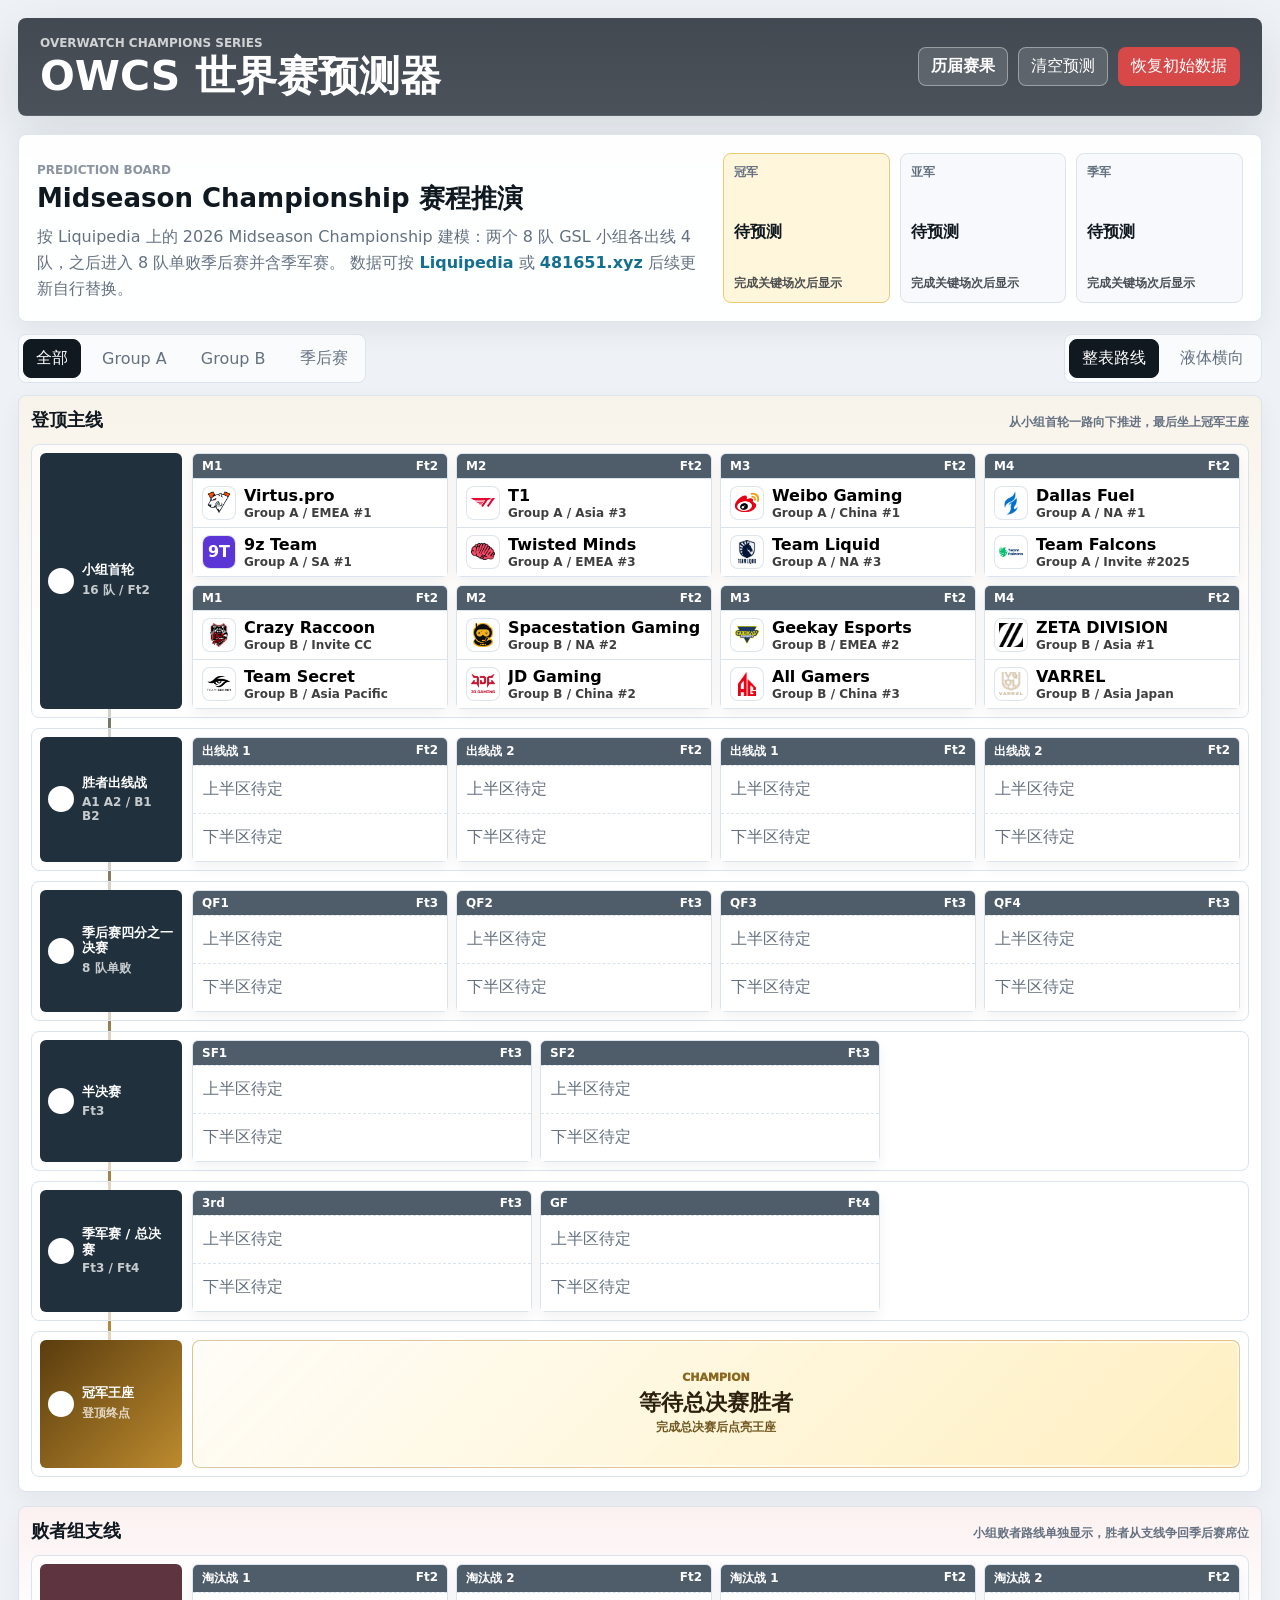
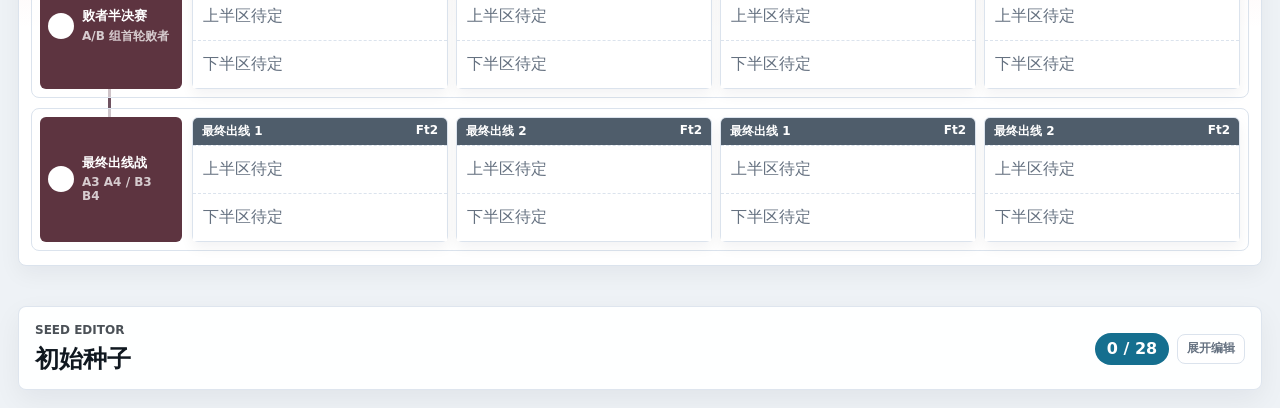
==== index.html @ ce9d9a74 "Make route preview feel like a championship climb" ====
<!doctype html>
<html lang="zh-CN">
  <head>
    <meta charset="UTF-8" />
    <meta name="viewport" content="width=device-width, initial-scale=1.0" />
    <meta http-equiv="Cache-Control" content="no-cache, no-store, must-revalidate" />
    <meta http-equiv="Pragma" content="no-cache" />
    <meta http-equiv="Expires" content="0" />
    <title>OWCS 世界赛预测器</title>
    <link rel="stylesheet" href="./styles.css?v=20260724-throne-2" />
  </head>
  <body>
    <div class="app-shell">
      <header class="topbar">
        <div>
          <p class="eyebrow">Overwatch Champions Series</p>
          <h1>OWCS 世界赛预测器</h1>
        </div>
        <div class="top-actions">
          <a class="ghost-link" href="./history.html">历届赛果</a>
          <button id="resetPicks" class="ghost-btn" type="button">清空预测</button>
          <button id="resetAll" class="danger-btn" type="button">恢复初始数据</button>
        </div>
      </header>

      <main class="layout">
        <section class="workspace">
          <section class="hero-strip">
            <div>
              <p class="eyebrow">Prediction Board</p>
              <h2>Midseason Championship 赛程推演</h2>
              <p>
                按 Liquipedia 上的 2026 Midseason Championship 建模：两个 8 队 GSL 小组各出线 4 队，之后进入 8 队单败季后赛并含季军赛。
                数据可按 <a href="https://liquipedia.net/overwatch/Overwatch_Champions_Series/2026/Midseason_Championship" target="_blank" rel="noreferrer">Liquipedia</a>
                或 <a href="https://www.481651.xyz" target="_blank" rel="noreferrer">481651.xyz</a> 后续更新自行替换。
              </p>
            </div>
            <div id="podium" class="podium" aria-label="预测前三名"></div>
          </section>

          <div class="board-toolbar">
            <nav class="tabs" aria-label="赛程区域">
              <button class="tab active" type="button" data-tab="all">全部</button>
              <button class="tab" type="button" data-tab="ga">Group A</button>
              <button class="tab" type="button" data-tab="gb">Group B</button>
              <button class="tab" type="button" data-tab="playoffs">季后赛</button>
            </nav>

            <nav class="tabs view-tabs" aria-label="预览模式">
              <button class="tab active" type="button" data-view="vertical">整表路线</button>
              <button class="tab" type="button" data-view="horizontal">液体横向</button>
            </nav>
          </div>

          <div id="bracket" class="bracket"></div>
        </section>

        <aside class="panel seeds-panel" aria-label="种子顺位编辑">
          <div class="panel-head">
            <div>
              <p class="eyebrow">Seed Editor</p>
              <h2>初始种子</h2>
            </div>
            <div class="panel-actions">
              <span id="progressBadge" class="badge">0 / 28</span>
              <button id="toggleSeeds" class="mini-btn" type="button" aria-expanded="false">展开编辑</button>
            </div>
          </div>
          <p class="hint">
            这里用于校正队名、地区和顺位；Group A / Group B 分组按 Liquipedia 当前小组页初始化。
          </p>
          <div id="seedList" class="seed-list"></div>
        </aside>
      </main>
    </div>

    <script src="./app.js?v=20260724-throne-2"></script>
  </body>
</html>
---- styles.css ----
:root {
  color-scheme: light;
  --bg: #eef2f6;
  --surface: #ffffff;
  --surface-soft: #f7f9fc;
  --ink: #101820;
  --muted: #657180;
  --line: #dbe3ed;
  --accent: #156f8f;
  --accent-2: #d74949;
  --gold: #bd8b2f;
  --green: #2d8f62;
  --connector: #607181;
  --connector-gap: 34px;
  --connector-node: 17px;
  --shadow: 0 18px 50px rgba(16, 24, 32, 0.11);
}

* {
  box-sizing: border-box;
}

body {
  margin: 0;
  min-height: 100vh;
  background: var(--bg);
  color: var(--ink);
  font-family:
    Inter, ui-sans-serif, system-ui, -apple-system, BlinkMacSystemFont, "Segoe UI",
    "Microsoft YaHei", sans-serif;
}

button,
input {
  font: inherit;
}

a {
  color: var(--accent);
  font-weight: 700;
  text-decoration: none;
}

.app-shell {
  width: min(1800px, 100%);
  margin: 0 auto;
  padding: 18px;
}

.topbar {
  display: flex;
  align-items: center;
  justify-content: space-between;
  gap: 18px;
  min-height: 94px;
  padding: 18px 22px;
  color: white;
  background:
    linear-gradient(rgba(12, 20, 30, 0.76), rgba(12, 20, 30, 0.72)),
    url("https://upload.wikimedia.org/wikipedia/commons/7/71/Overwatch_Champions_Series_banner.webp");
  background-position: center;
  background-size: cover;
  border-radius: 8px;
  box-shadow: var(--shadow);
}

.topbar h1,
.hero-strip h2,
.panel h2 {
  margin: 0;
  letter-spacing: 0;
}

.topbar h1 {
  font-size: clamp(26px, 3.2vw, 46px);
  line-height: 1.02;
}

.eyebrow {
  margin: 0 0 6px;
  color: inherit;
  font-size: 12px;
  font-weight: 800;
  letter-spacing: 0;
  text-transform: uppercase;
  opacity: 0.75;
}

.top-actions {
  display: flex;
  flex-wrap: wrap;
  justify-content: flex-end;
  gap: 10px;
}

button {
  min-height: 38px;
  border: 1px solid transparent;
  border-radius: 8px;
  padding: 8px 12px;
  cursor: pointer;
  transition: transform 0.15s ease, border-color 0.15s ease, background 0.15s ease;
}

button:hover {
  transform: translateY(-1px);
}

.ghost-btn {
  color: white;
  border-color: rgba(255, 255, 255, 0.38);
  background: rgba(255, 255, 255, 0.13);
}

.ghost-link {
  display: inline-flex;
  align-items: center;
  justify-content: center;
  min-height: 38px;
  border: 1px solid rgba(255, 255, 255, 0.38);
  border-radius: 8px;
  padding: 8px 12px;
  color: white;
  background: rgba(255, 255, 255, 0.13);
  font-weight: 800;
}

.danger-btn {
  color: white;
  background: var(--accent-2);
}

.layout {
  display: grid;
  gap: 16px;
  margin-top: 18px;
}

.panel,
.hero-strip {
  background: rgba(255, 255, 255, 0.94);
  border: 1px solid rgba(219, 227, 237, 0.9);
  border-radius: 8px;
  box-shadow: 0 10px 28px rgba(16, 24, 32, 0.06);
}

.seeds-panel {
  padding: 16px;
}

.panel-head {
  display: flex;
  align-items: center;
  justify-content: space-between;
  gap: 12px;
}

.panel-actions {
  display: inline-flex;
  align-items: center;
  gap: 8px;
}

.badge {
  display: inline-flex;
  align-items: center;
  justify-content: center;
  min-width: 74px;
  height: 32px;
  border-radius: 999px;
  color: white;
  background: var(--accent);
  font-weight: 800;
}

.hint {
  margin: 8px 0 14px;
  color: var(--muted);
  font-size: 14px;
  line-height: 1.55;
}

.seed-list {
  display: grid;
  grid-template-columns: repeat(4, minmax(240px, 1fr));
  gap: 10px;
}

.seed-row {
  display: grid;
  grid-template-columns: 44px minmax(0, 1fr);
  gap: 10px;
  padding: 10px;
  background: var(--surface-soft);
  border: 1px solid var(--line);
  border-radius: 8px;
}

.seed-rank {
  position: relative;
  display: flex;
  align-items: center;
  justify-content: center;
  height: 44px;
  border-radius: 8px;
  color: white;
  background: #ffffff;
  border: 1px solid var(--line);
  font-weight: 900;
  overflow: hidden;
}

.seed-rank > span:last-child {
  position: absolute;
  right: 4px;
  bottom: 3px;
  display: inline-flex;
  align-items: center;
  justify-content: center;
  min-width: 18px;
  height: 18px;
  border-radius: 999px;
  color: white;
  background: rgba(16, 24, 32, 0.86);
  font-size: 11px;
}

.seed-fields {
  display: grid;
  grid-template-columns: minmax(0, 1.4fr) 88px 54px;
  gap: 8px;
}

input {
  width: 100%;
  min-width: 0;
  height: 34px;
  border: 1px solid var(--line);
  border-radius: 6px;
  padding: 6px 8px;
  color: var(--ink);
  background: white;
}

input:focus {
  border-color: var(--accent);
  outline: 2px solid rgba(21, 111, 143, 0.16);
}

.workspace {
  min-width: 0;
}

.hero-strip {
  display: grid;
  grid-template-columns: minmax(0, 1fr) minmax(360px, 520px);
  gap: 20px;
  align-items: stretch;
  padding: 18px;
}

.hero-strip h2 {
  font-size: 26px;
}

.hero-strip p {
  max-width: 860px;
  margin: 8px 0 0;
  color: var(--muted);
  line-height: 1.65;
}

.podium {
  display: grid;
  grid-template-columns: repeat(3, minmax(0, 1fr));
  gap: 10px;
}

.podium-card {
  display: flex;
  flex-direction: column;
  justify-content: space-between;
  min-height: 112px;
  padding: 10px;
  border: 1px solid var(--line);
  border-radius: 8px;
  background: var(--surface-soft);
}

.podium-card:first-child {
  background: #fff6db;
  border-color: #e9ca75;
}

.place {
  color: var(--muted);
  font-size: 12px;
  font-weight: 800;
}

.team-logo {
  display: inline-flex;
  align-items: center;
  justify-content: center;
  flex: 0 0 auto;
  overflow: hidden;
  background: #ffffff;
  border: 1px solid rgba(219, 227, 237, 0.9);
}

.logo-img {
  width: 100%;
  height: 100%;
  object-fit: contain;
}

.logo-fallback {
  display: inline-flex;
  align-items: center;
  justify-content: center;
  width: 100%;
  height: 100%;
  color: white;
  background: var(--team-color, #263746);
  font-weight: 900;
  letter-spacing: 0;
}

.logo-fallback[hidden],
.logo-img[hidden] {
  display: none;
}

.seed-logo {
  width: 100%;
  height: 100%;
  border: 0;
  border-radius: 8px;
}

.seed-logo .logo-img {
  padding: 5px;
}

.match-logo {
  width: 34px;
  height: 34px;
  border-radius: 8px;
}

.match-logo .logo-img {
  padding: 4px;
}

.podium-logo {
  width: 44px;
  height: 44px;
  margin-top: 10px;
  border-radius: 8px;
}

.podium-logo .logo-img {
  padding: 5px;
}

.podium-team {
  margin-top: 8px;
  font-size: 16px;
  font-weight: 900;
  line-height: 1.15;
}

.tabs {
  display: flex;
  flex-wrap: wrap;
  gap: 8px;
  margin: 12px 0;
  padding: 4px;
  width: fit-content;
  background: rgba(255, 255, 255, 0.74);
  border: 1px solid var(--line);
  border-radius: 8px;
}

.board-toolbar {
  display: flex;
  flex-wrap: wrap;
  align-items: center;
  justify-content: space-between;
  gap: 10px;
}

.board-toolbar .tabs {
  margin: 12px 0;
}

.view-tabs {
  margin-left: auto;
}

.tab {
  color: var(--muted);
  background: transparent;
  border-color: transparent;
}

.tab.active {
  color: white;
  background: var(--ink);
  border-color: var(--ink);
}

.bracket {
  display: grid;
  gap: 14px;
  align-items: start;
  padding-bottom: 24px;
}

.bracket-band {
  min-width: 0;
  padding: 12px 12px 14px;
  overflow-x: auto;
  background: #ffffff;
  border: 1px solid var(--line);
  border-radius: 8px;
  box-shadow: 0 8px 22px rgba(16, 24, 32, 0.05);
}

.bracket-band-ga {
  background:
    linear-gradient(90deg, rgba(21, 111, 143, 0.07), transparent 44%),
    #ffffff;
}

.bracket-band-gb {
  background:
    linear-gradient(90deg, rgba(215, 73, 73, 0.06), transparent 44%),
    #ffffff;
}

.bracket-band-playoffs {
  background:
    linear-gradient(90deg, rgba(189, 139, 47, 0.08), transparent 44%),
    #ffffff;
}

.band-title {
  position: sticky;
  left: 0;
  z-index: 2;
  display: flex;
  align-items: baseline;
  justify-content: space-between;
  gap: 12px;
  width: 100%;
  min-height: 0;
  margin-bottom: 10px;
  padding: 0 2px;
  color: inherit;
  text-align: left;
  background: transparent;
  border: 0;
  border-radius: 0;
}

.band-title:hover {
  transform: none;
}

.band-title:focus-visible {
  outline: 2px solid var(--accent);
  outline-offset: 4px;
}

.band-title h3 {
  margin: 0;
  font-size: 18px;
}

.mini-btn {
  min-height: 30px;
  padding: 5px 9px;
  color: var(--muted);
  background: white;
  border-color: var(--line);
  font-size: 12px;
  font-weight: 850;
}

.seeds-panel.collapsed {
  padding-bottom: 14px;
}

.seeds-panel.collapsed .hint,
.seeds-panel.collapsed .seed-list {
  display: none;
}

.band-title span {
  color: var(--muted);
  font-size: 12px;
  font-weight: 800;
}

.band-body {
  overflow: visible;
}

.bracket-band.collapsed {
  padding-bottom: 12px;
}

.bracket-band.collapsed .band-title {
  margin-bottom: 0;
}

.bracket-band.collapsed .band-body {
  display: none;
}

.bracket-lane {
  position: relative;
  display: grid;
  grid-auto-columns: minmax(248px, 1fr);
  grid-auto-flow: column;
  align-items: stretch;
  gap: var(--connector-gap);
  min-width: max-content;
  overflow: visible;
  padding: 2px 10px 4px 0;
}

.group-bracket {
  display: grid;
  gap: 18px;
  min-width: max-content;
}

.group-path {
  display: grid;
  gap: 8px;
}

.group-path-title {
  position: sticky;
  left: 0;
  z-index: 2;
  width: fit-content;
  margin: 0;
  padding: 4px 9px;
  color: var(--muted);
  background: rgba(255, 255, 255, 0.86);
  border: 1px solid var(--line);
  border-radius: 999px;
  font-size: 12px;
  font-weight: 900;
}

.group-lane {
  grid-auto-columns: minmax(220px, 236px);
  gap: 24px;
  padding-right: 0;
}

.group-lane .round {
  min-width: 220px;
}

.group-lane .round[data-count="1"] .round-matches {
  align-content: center;
  min-height: 84px;
}

.group-lane .round[data-count="2"] .round-matches {
  align-content: space-between;
  min-height: 150px;
}

.advance-round .round-title {
  background: #2f3a45;
}

.advance-match {
  border-color: rgba(45, 143, 98, 0.26);
}

.bracket.view-vertical .bracket-band {
  overflow-x: visible;
}

.route-band {
  display: grid;
  gap: 12px;
}

.route-band-winner {
  background:
    linear-gradient(180deg, rgba(189, 139, 47, 0.1), transparent 28%),
    #ffffff;
}

.route-band-lower {
  background:
    linear-gradient(180deg, rgba(215, 73, 73, 0.08), transparent 34%),
    #ffffff;
}

.route-head {
  display: flex;
  align-items: baseline;
  justify-content: space-between;
  gap: 12px;
}

.route-head h3 {
  margin: 0;
  font-size: 18px;
}

.route-head span {
  color: var(--muted);
  font-size: 12px;
  font-weight: 850;
}

.route-table {
  position: relative;
  display: grid;
  gap: 10px;
}

.route-table::before {
  position: absolute;
  top: 34px;
  bottom: 34px;
  left: 77px;
  width: 3px;
  background: linear-gradient(180deg, var(--connector), var(--gold));
  content: "";
}

.route-band-lower .route-table::before {
  background: linear-gradient(180deg, #7d3440, var(--connector));
}

.route-row {
  position: relative;
  display: grid;
  grid-template-columns: 142px minmax(0, 1fr);
  gap: 10px;
  padding: 8px;
  background: rgba(255, 255, 255, 0.66);
  border: 1px solid var(--line);
  border-radius: 8px;
}

.route-row::before {
  position: absolute;
  top: 50%;
  left: 77px;
  z-index: 1;
  width: 14px;
  height: 3px;
  background: var(--connector);
  content: "";
  transform: translateY(-50%);
}

.route-row-label {
  position: relative;
  z-index: 2;
  display: grid;
  align-content: center;
  gap: 4px;
  min-height: 60px;
  padding: 7px 9px 7px 42px;
  color: white;
  background: #263746;
  border-radius: 6px;
}

.route-step {
  position: absolute;
  top: 50%;
  left: 8px;
  display: inline-flex;
  align-items: center;
  justify-content: center;
  width: 26px;
  height: 26px;
  color: #263746;
  background: white;
  border: 2px solid rgba(255, 255, 255, 0.7);
  border-radius: 50%;
  font-size: 11px;
  font-weight: 950;
  transform: translateY(-50%);
}

.route-band-winner .route-row-label {
  background: #20313d;
}

.route-band-lower .route-row-label {
  background: #5d3440;
}

.route-row.complete::before {
  background: var(--green);
  box-shadow: 0 0 0 3px rgba(45, 143, 98, 0.12);
}

.route-row.complete .route-step {
  color: white;
  background: var(--green);
  border-color: rgba(255, 255, 255, 0.86);
  box-shadow: 0 0 0 4px rgba(45, 143, 98, 0.14);
}

.route-band-winner .route-row.complete .route-row-label {
  background: linear-gradient(135deg, #1f5c45, #20313d);
}

.route-band-lower .route-row.complete .route-row-label {
  background: linear-gradient(135deg, #7d3440, #3f2c35);
}

.route-row-label h4 {
  margin: 0;
  font-size: 13px;
  line-height: 1.2;
}

.route-row-label span {
  color: rgba(255, 255, 255, 0.75);
  font-size: 12px;
  font-weight: 850;
}

.route-row-matches {
  display: grid;
  grid-template-columns: repeat(auto-fit, minmax(188px, 1fr));
  gap: 8px;
  align-items: start;
}

.route-row-matches[data-count="1"] {
  grid-template-columns: minmax(188px, 340px);
}

.route-row-matches[data-count="2"] {
  grid-template-columns: repeat(2, minmax(188px, 340px));
}

.route-row-matches[data-count="4"],
.route-row-matches[data-count="8"] {
  grid-template-columns: repeat(4, minmax(180px, 1fr));
}

.route-row-matches .match {
  min-width: 0;
}

.route-throne {
  align-items: stretch;
}

.route-throne::before {
  background: var(--gold);
}

.route-throne .route-row-label {
  background: linear-gradient(135deg, #5a3c0d, var(--gold));
}

.route-throne.complete .route-step {
  color: white;
  background: var(--gold);
  box-shadow: 0 0 0 5px rgba(189, 139, 47, 0.18);
}

.throne-card {
  display: grid;
  align-content: center;
  justify-items: center;
  min-height: 128px;
  padding: 18px;
  color: #2c210f;
  background:
    linear-gradient(135deg, rgba(255, 255, 255, 0.78), rgba(255, 239, 190, 0.92)),
    #fff7df;
  border: 1px solid rgba(189, 139, 47, 0.45);
  border-radius: 8px;
  box-shadow: inset 0 0 0 2px rgba(255, 255, 255, 0.55);
}

.route-throne.complete .throne-card {
  border-color: rgba(189, 139, 47, 0.85);
  box-shadow:
    0 16px 34px rgba(189, 139, 47, 0.18),
    inset 0 0 0 2px rgba(255, 255, 255, 0.65);
}

.throne-card strong {
  margin-top: 6px;
  font-size: 22px;
  line-height: 1.15;
  text-align: center;
}

.throne-card span:last-child {
  margin-top: 4px;
  color: #725721;
  font-size: 12px;
  font-weight: 850;
}

.throne-kicker {
  color: #8a661e;
  font-size: 11px;
  font-weight: 950;
  text-transform: uppercase;
}

.bracket.view-vertical .group-bracket {
  grid-template-columns: repeat(auto-fit, minmax(280px, 1fr));
  min-width: 0;
}

.bracket.view-vertical .group-path {
  align-content: start;
  padding: 10px;
  background: rgba(255, 255, 255, 0.58);
  border: 1px solid var(--line);
  border-radius: 8px;
}

.bracket.view-vertical .group-path-title {
  position: static;
}

.bracket.view-vertical .bracket-lane {
  grid-auto-flow: row;
  grid-auto-columns: unset;
  grid-template-columns: 1fr;
  gap: 12px;
  min-width: 0;
  padding: 0;
}

.bracket.view-vertical .round {
  min-width: 0;
}

.bracket.view-vertical .round-matches,
.bracket.view-vertical .round[data-count="1"] .round-matches,
.bracket.view-vertical .round[data-count="2"] .round-matches {
  align-content: start;
  min-height: 0;
}

.bracket.view-vertical .round + .round {
  position: relative;
  margin-top: 10px;
}

.bracket.view-vertical .round + .round::before {
  position: absolute;
  top: -18px;
  left: 24px;
  width: 3px;
  height: 14px;
  background: var(--connector);
  content: "";
}

.bracket.view-vertical .connector-layer {
  display: none;
}

.round {
  position: relative;
  z-index: 1;
  display: grid;
  grid-template-rows: auto auto;
  align-content: start;
  align-self: stretch;
  min-width: 248px;
  padding: 0;
  background: transparent;
  border: 0;
  border-radius: 0;
  box-shadow: none;
  overflow: visible;
}

.round-title {
  display: flex;
  align-items: baseline;
  justify-content: space-between;
  gap: 12px;
  min-height: 32px;
  margin-bottom: 8px;
  padding: 7px 9px;
  color: white;
  background: #263746;
  border-radius: 6px 6px 0 0;
}

.round-title h4 {
  margin: 0;
  font-size: 13px;
  font-weight: 900;
}

.round-title span {
  color: rgba(255, 255, 255, 0.78);
  font-size: 12px;
  font-weight: 800;
}

.round-matches {
  position: relative;
  display: grid;
  gap: 16px;
  align-content: start;
  height: 100%;
  overflow: visible;
}

.round[data-count="1"] .round-matches {
  align-content: center;
  min-height: 174px;
}

.round[data-count="2"] .round-matches {
  align-content: space-around;
  min-height: 364px;
}

.round[data-group="finals"] .round-title {
  background: var(--gold);
}

.round[data-group="lower"] .round-title {
  background: #7d3440;
}

.match {
  position: relative;
  z-index: 1;
  display: grid;
  gap: 0;
  margin: 0;
  padding: 0;
  border: 1px solid var(--line);
  border-radius: 6px;
  background: white;
  box-shadow: 0 6px 14px rgba(16, 24, 32, 0.05);
}

.connector-layer {
  position: absolute;
  z-index: 0;
  inset: 0 auto auto 0;
  overflow: visible;
  pointer-events: none;
}

.connector-path {
  fill: none;
  stroke: var(--connector);
  stroke-linecap: square;
  stroke-linejoin: miter;
  stroke-width: 3;
  vector-effect: non-scaling-stroke;
}

.match-meta {
  display: flex;
  justify-content: space-between;
  gap: 10px;
  padding: 5px 9px;
  color: white;
  background: #4f5d6b;
  border-radius: 5px 5px 0 0;
  font-size: 12px;
  font-weight: 800;
}

.team-button {
  display: grid;
  grid-template-columns: auto minmax(0, 1fr);
  align-items: center;
  gap: 8px;
  width: 100%;
  min-height: 48px;
  padding: 7px 9px;
  text-align: left;
  background: white;
  border: 0;
  border-radius: 0;
  border-top: 1px solid var(--line);
}

.team-button:disabled {
  cursor: not-allowed;
  opacity: 0.48;
  transform: none;
}

.team-button.winner {
  color: var(--ink);
  background: #e7f6ed;
  box-shadow: inset 4px 0 0 var(--green);
}

.team-button.winner .team-logo {
  border-color: rgba(45, 143, 98, 0.38);
}

.advance-team {
  display: grid;
  grid-template-columns: auto minmax(0, 1fr);
  align-items: center;
  gap: 8px;
  min-height: 48px;
  padding: 7px 9px;
  background: #e7f6ed;
  box-shadow: inset 4px 0 0 var(--green);
}

.team-copy {
  display: grid;
  min-width: 0;
  gap: 1px;
}

.team-name {
  min-width: 0;
  overflow: hidden;
  font-weight: 850;
  text-overflow: ellipsis;
  white-space: nowrap;
}

.team-seed {
  color: inherit;
  font-size: 12px;
  font-weight: 800;
  opacity: 0.75;
}

.pending {
  min-height: 48px;
  padding: 13px 10px;
  color: var(--muted);
  border-top: 1px dashed var(--line);
  border-radius: 0;
  background: white;
}

@media (max-width: 1180px) {
  .seed-list {
    grid-template-columns: repeat(2, minmax(240px, 1fr));
  }

  .bracket-lane {
    grid-auto-columns: minmax(244px, 1fr);
  }

  .group-lane {
    grid-auto-columns: minmax(244px, 270px);
  }
}

@media (min-width: 1320px) {
  .group-bracket {
    grid-template-columns: repeat(2, max-content);
    align-items: start;
  }
}

@media (max-width: 760px) {
  .app-shell {
    padding: 12px;
  }

  .topbar,
  .hero-strip {
    grid-template-columns: 1fr;
  }

  .topbar {
    align-items: flex-start;
    flex-direction: column;
  }

  .top-actions {
    justify-content: flex-start;
  }

  .board-toolbar,
  .view-tabs {
    align-items: flex-start;
    justify-content: flex-start;
    margin-left: 0;
  }

  .route-row {
    grid-template-columns: 1fr;
  }

  .route-row::before {
    left: 24px;
  }

  .route-row-matches,
  .route-row-matches[data-count="1"],
  .route-row-matches[data-count="2"],
  .route-row-matches[data-count="4"],
  .route-row-matches[data-count="8"] {
    grid-template-columns: 1fr;
  }

  .route-head {
    align-items: flex-start;
    flex-direction: column;
    gap: 4px;
  }

  .seed-fields,
  .podium,
  .seed-list {
    grid-template-columns: 1fr;
  }

  .bracket-band {
    padding: 12px;
  }

  .bracket-lane {
    grid-auto-columns: minmax(238px, 82vw);
    gap: 24px;
  }

  .group-bracket {
    min-width: 0;
  }
}
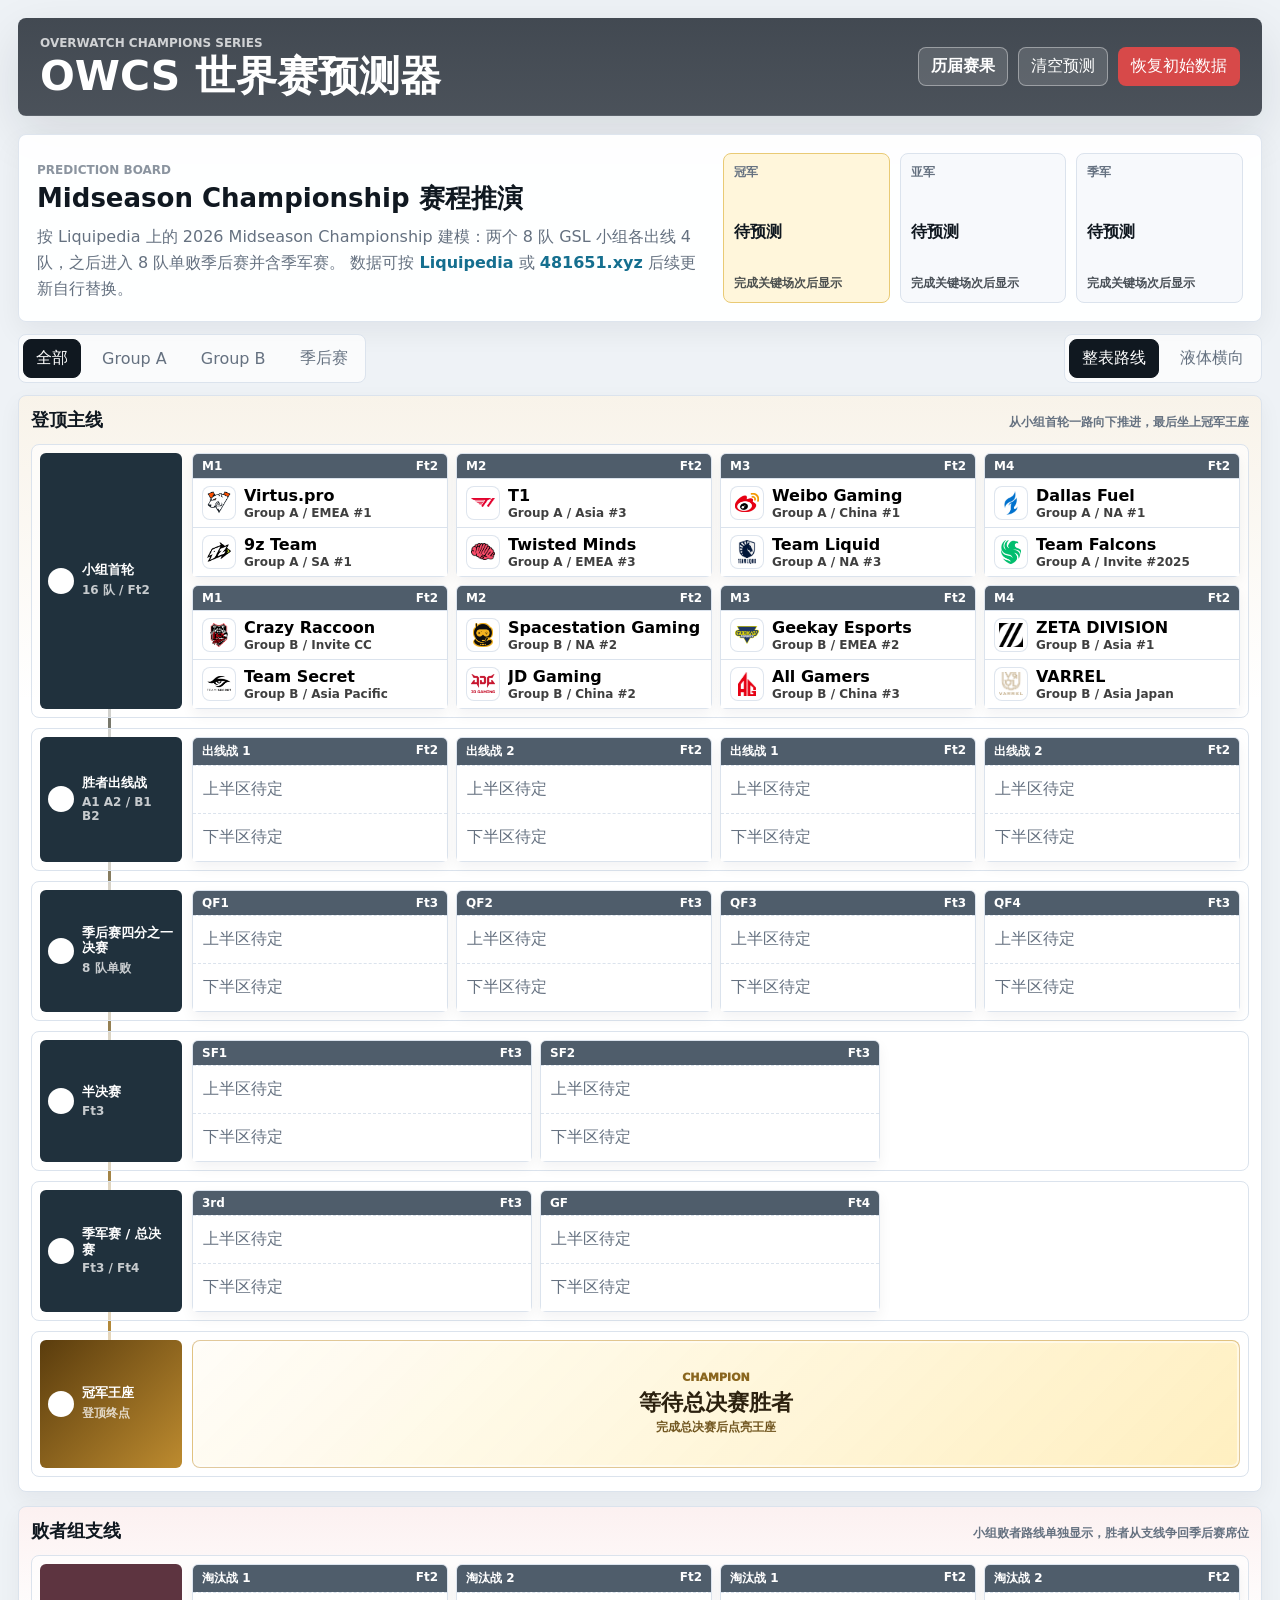
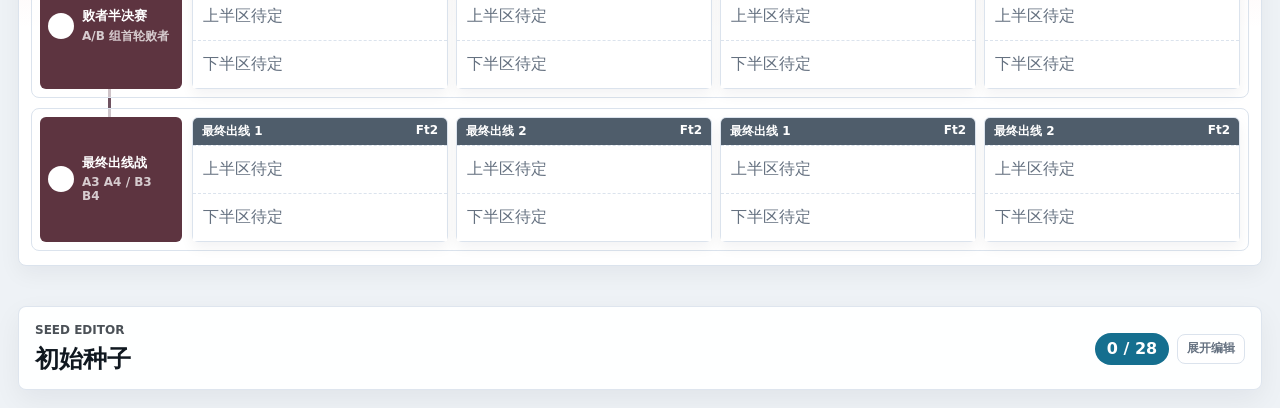
==== commit db8fe497: "Update 9z and Team Falcons logos" ====
--- a/index.html
+++ b/index.html
@@ -7,7 +7,7 @@
     <meta http-equiv="Pragma" content="no-cache" />
     <meta http-equiv="Expires" content="0" />
     <title>OWCS 世界赛预测器</title>
-    <link rel="stylesheet" href="./styles.css?v=20260724-throne-2" />
+    <link rel="stylesheet" href="./styles.css?v=20260726-logos-1" />
   </head>
   <body>
     <div class="app-shell">
@@ -74,6 +74,6 @@
       </main>
     </div>
 
-    <script src="./app.js?v=20260724-throne-2"></script>
+    <script src="./app.js?v=20260726-logos-1"></script>
   </body>
 </html>
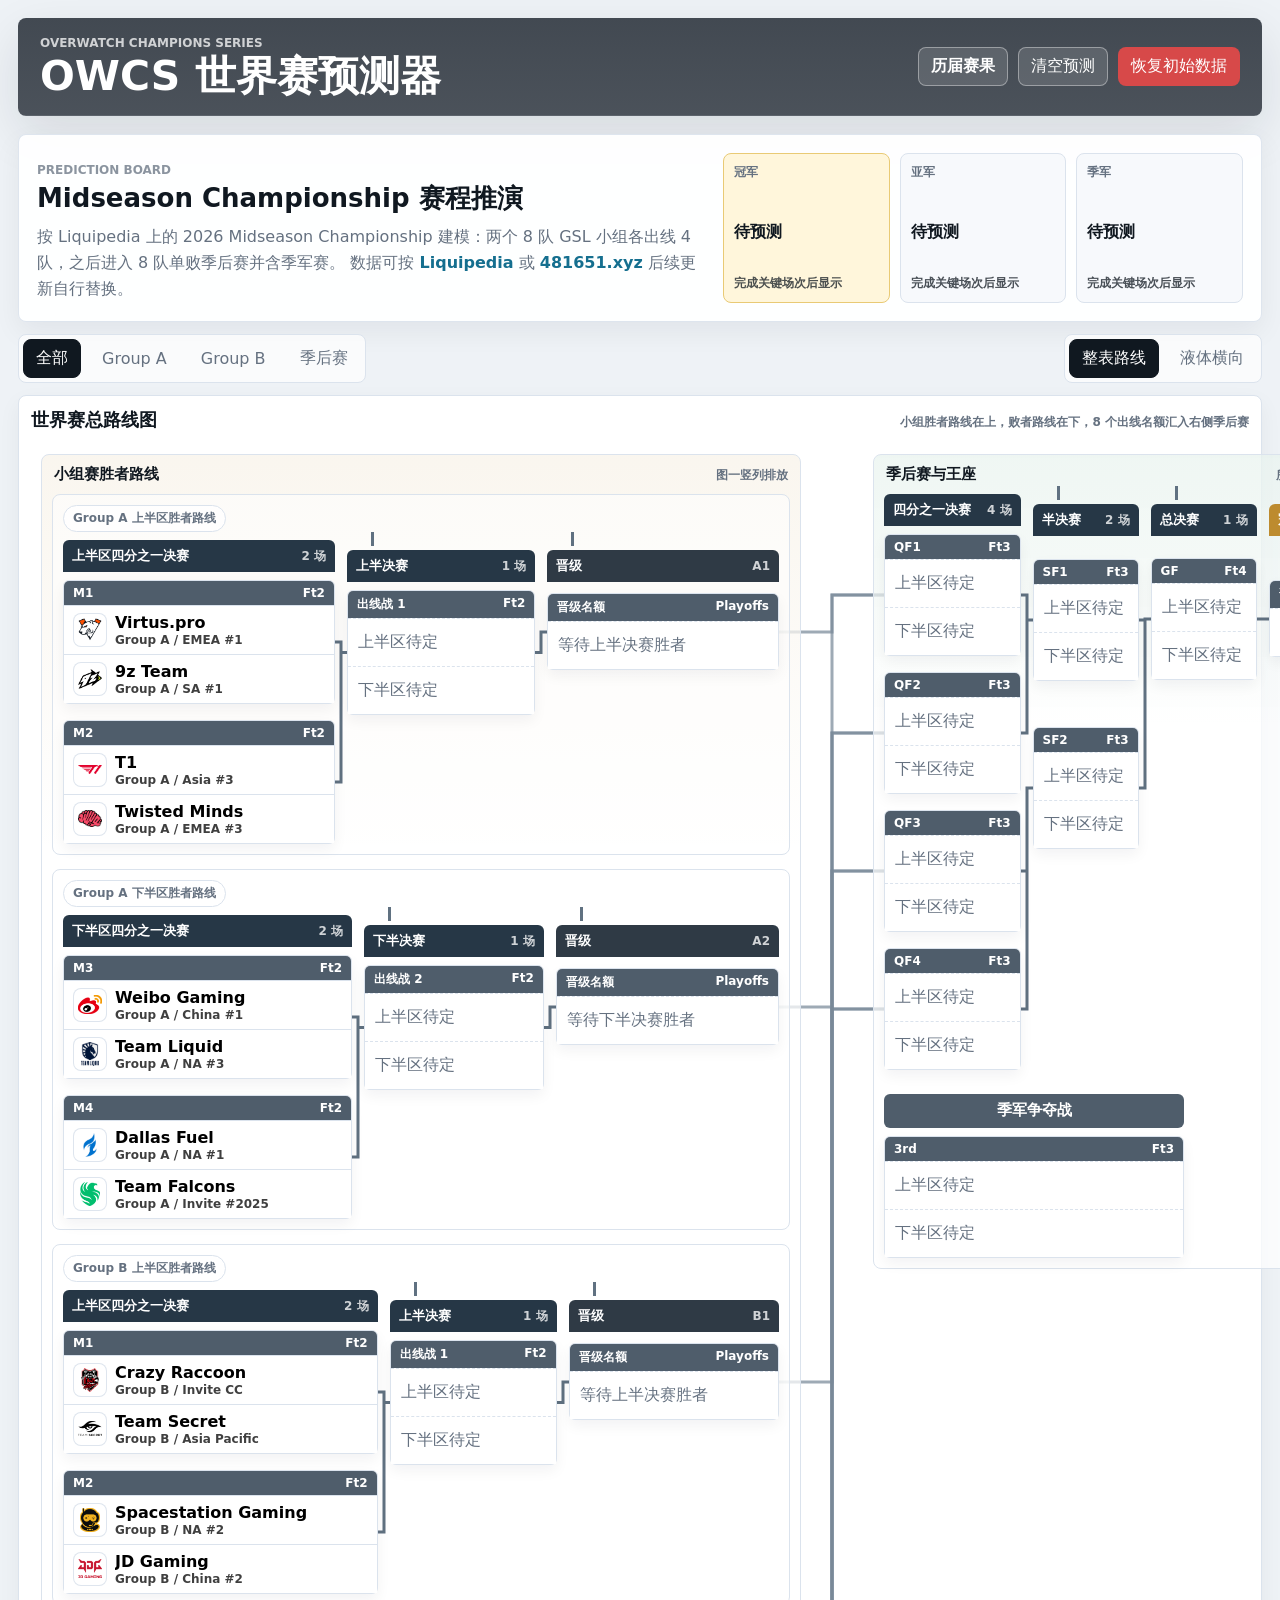
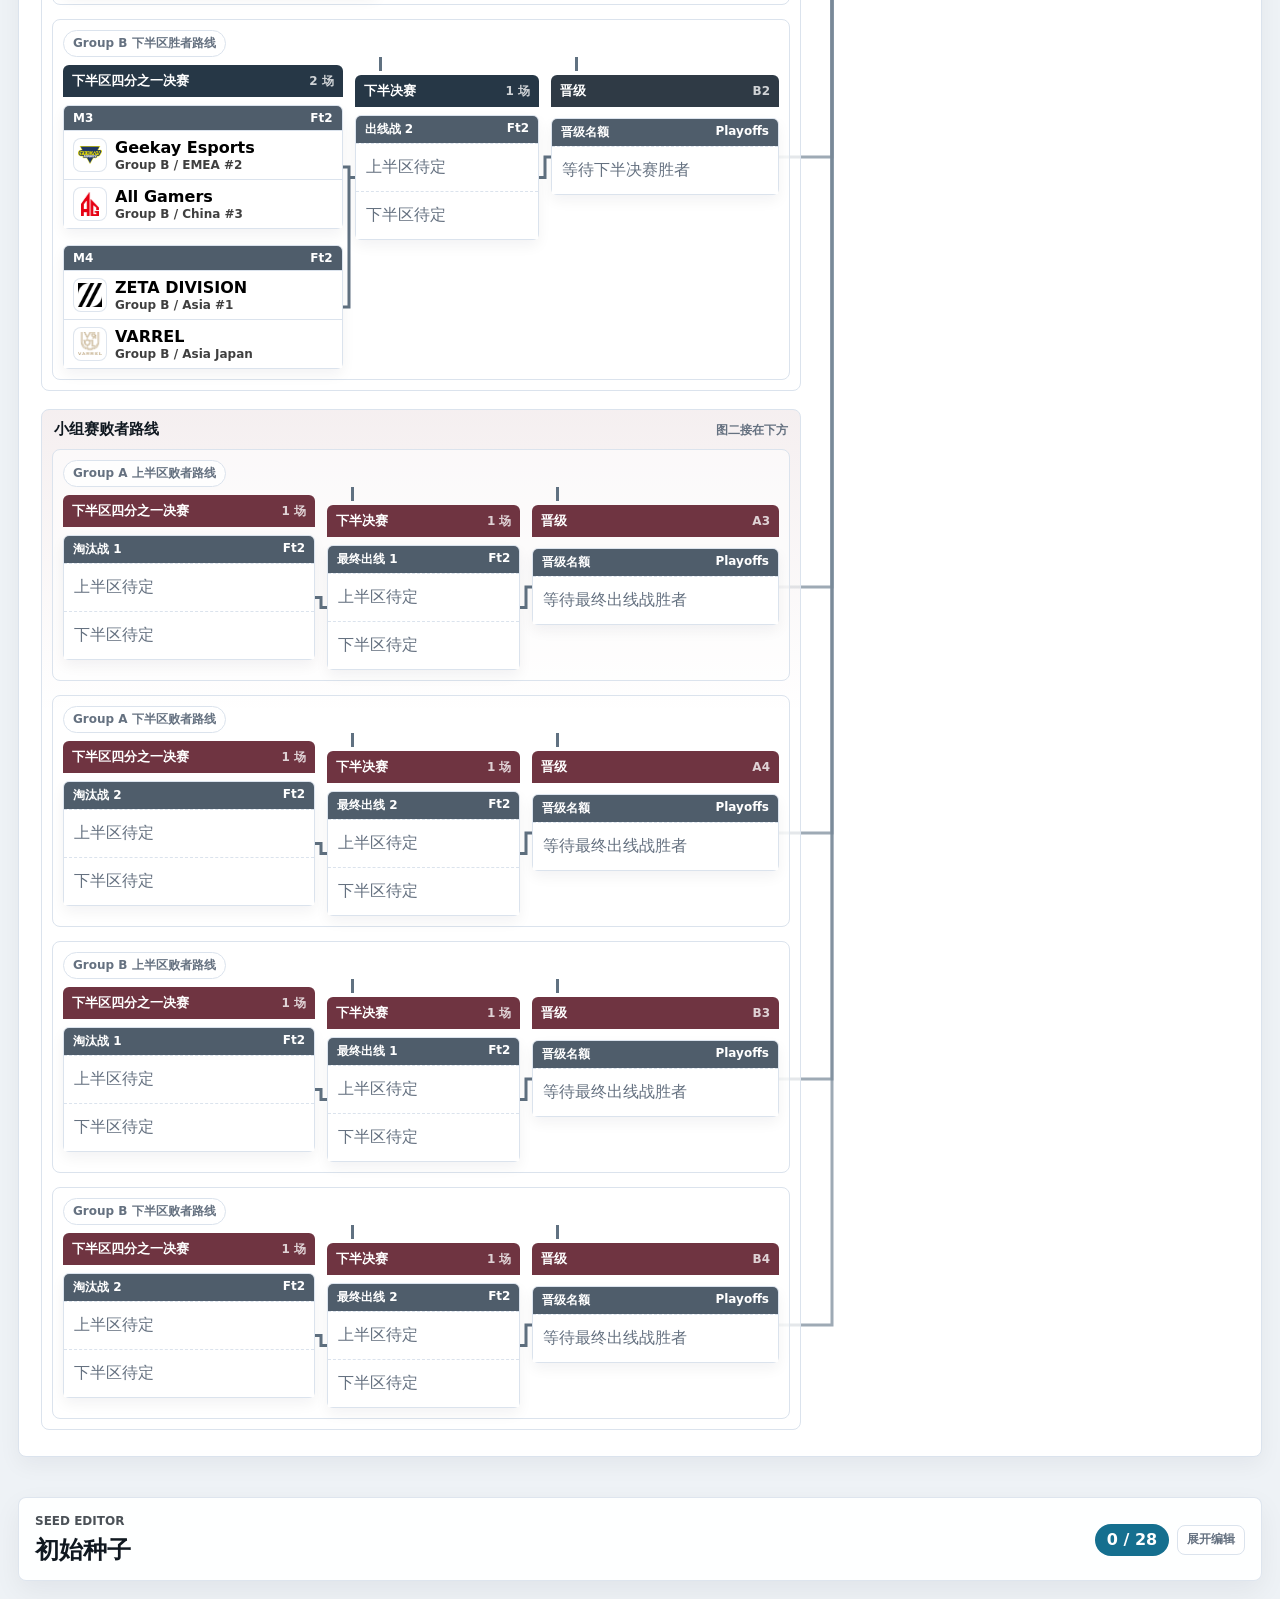
==== commit 5c736857: "Merge group paths into one mega bracket" ====
--- a/index.html
+++ b/index.html
@@ -7,7 +7,7 @@
     <meta http-equiv="Pragma" content="no-cache" />
     <meta http-equiv="Expires" content="0" />
     <title>OWCS 世界赛预测器</title>
-    <link rel="stylesheet" href="./styles.css?v=20260726-logos-1" />
+    <link rel="stylesheet" href="./styles.css?v=20260726-mega-1" />
   </head>
   <body>
     <div class="app-shell">
@@ -74,6 +74,6 @@
       </main>
     </div>
 
-    <script src="./app.js?v=20260726-logos-1"></script>
+    <script src="./app.js?v=20260726-mega-1"></script>
   </body>
 </html>
--- a/styles.css
+++ b/styles.css
@@ -133,11 +133,13 @@
 .layout {
   display: grid;
   gap: 16px;
+  min-width: 0;
   margin-top: 18px;
 }
 
 .panel,
 .hero-strip {
+  min-width: 0;
   background: rgba(255, 255, 255, 0.94);
   border: 1px solid rgba(219, 227, 237, 0.9);
   border-radius: 8px;
@@ -414,6 +416,7 @@
   display: grid;
   gap: 14px;
   align-items: start;
+  min-width: 0;
   padding-bottom: 24px;
 }
 
@@ -589,6 +592,164 @@
   overflow-x: visible;
 }
 
+.mega-band {
+  display: block;
+  width: 100%;
+  max-width: 100%;
+  min-width: 0;
+  overflow-x: auto;
+}
+
+.mega-head {
+  position: sticky;
+  left: 0;
+  z-index: 4;
+  min-width: 0;
+  margin-bottom: 14px;
+}
+
+.mega-chart {
+  position: relative;
+  display: grid;
+  grid-template-columns: minmax(760px, 1.12fr) minmax(560px, 0.88fr);
+  gap: 72px;
+  align-items: start;
+  min-width: 1410px;
+  padding: 8px 10px 12px;
+}
+
+.mega-connector-layer {
+  position: absolute;
+  z-index: 0;
+  inset: 0 auto auto 0;
+  overflow: visible;
+  pointer-events: none;
+}
+
+.mega-connector-path {
+  fill: none;
+  stroke: rgba(121, 137, 153, 0.72);
+  stroke-linecap: square;
+  stroke-linejoin: miter;
+  stroke-width: 3;
+  vector-effect: non-scaling-stroke;
+}
+
+.mega-column {
+  position: relative;
+  z-index: 1;
+  display: grid;
+  gap: 18px;
+}
+
+.mega-section {
+  display: grid;
+  gap: 10px;
+  padding: 10px;
+  background: rgba(255, 255, 255, 0.68);
+  border: 1px solid var(--line);
+  border-radius: 8px;
+}
+
+.mega-section-upper {
+  background:
+    linear-gradient(180deg, rgba(189, 139, 47, 0.08), transparent 26%),
+    rgba(255, 255, 255, 0.72);
+}
+
+.mega-section-lower {
+  background:
+    linear-gradient(180deg, rgba(125, 52, 64, 0.08), transparent 30%),
+    rgba(255, 255, 255, 0.72);
+}
+
+.mega-section-finals {
+  position: sticky;
+  top: 12px;
+  background:
+    linear-gradient(180deg, rgba(45, 143, 98, 0.08), transparent 34%),
+    rgba(255, 255, 255, 0.72);
+}
+
+.mega-section-title {
+  display: flex;
+  align-items: baseline;
+  justify-content: space-between;
+  gap: 12px;
+  padding: 0 2px;
+}
+
+.mega-section-title h4,
+.mega-third-place p {
+  margin: 0;
+  color: var(--ink);
+  font-size: 15px;
+  font-weight: 950;
+}
+
+.mega-section-title span {
+  color: var(--muted);
+  font-size: 12px;
+  font-weight: 850;
+}
+
+.mega-path-stack {
+  display: grid;
+  gap: 14px;
+}
+
+.mega-path {
+  padding: 8px;
+  background: rgba(255, 255, 255, 0.72);
+  border: 1px solid rgba(210, 219, 229, 0.9);
+  border-radius: 8px;
+}
+
+.mega-path-lower .round-title {
+  background: #6f3441;
+}
+
+.mega-group-lane {
+  grid-auto-columns: minmax(196px, 1fr);
+  gap: 28px;
+  min-width: 0;
+  padding: 0;
+}
+
+.mega-group-lane .round {
+  min-width: 0;
+}
+
+.mega-playoff-lane {
+  grid-auto-columns: minmax(188px, 1fr);
+  min-width: 0;
+  padding: 0;
+}
+
+.mega-playoff-lane .round {
+  min-width: 0;
+}
+
+.mega-playoff-lane .advance-round .round-title {
+  background: var(--gold);
+}
+
+.mega-third-place {
+  display: grid;
+  gap: 8px;
+  max-width: 300px;
+  margin-top: 14px;
+}
+
+.mega-third-place p {
+  display: grid;
+  place-items: center;
+  min-height: 34px;
+  color: white;
+  background: #4f5d6b;
+  border-radius: 6px;
+}
+
 .route-band {
   display: grid;
   gap: 12px;
@@ -879,6 +1040,44 @@
   display: none;
 }
 
+.bracket.view-vertical .mega-chart .connector-layer {
+  display: block;
+}
+
+.bracket.view-vertical .mega-chart .bracket-lane {
+  grid-auto-flow: column;
+  grid-template-columns: none;
+  align-items: stretch;
+}
+
+.bracket.view-vertical .mega-chart .round {
+  min-width: 0;
+}
+
+.bracket.view-vertical .mega-chart .round-matches {
+  height: 100%;
+}
+
+.bracket.view-vertical .mega-chart .group-lane .round[data-count="1"] .round-matches {
+  align-content: center;
+  min-height: 84px;
+}
+
+.bracket.view-vertical .mega-chart .group-lane .round[data-count="2"] .round-matches {
+  align-content: space-between;
+  min-height: 150px;
+}
+
+.bracket.view-vertical .mega-chart .mega-playoff-lane .round[data-count="1"] .round-matches {
+  align-content: center;
+  min-height: 150px;
+}
+
+.bracket.view-vertical .mega-chart .mega-playoff-lane .round[data-count="2"] .round-matches {
+  align-content: space-around;
+  min-height: 320px;
+}
+
 .round {
   position: relative;
   z-index: 1;
@@ -1020,6 +1219,17 @@
   border-color: rgba(45, 143, 98, 0.38);
 }
 
+.team-button.eliminated {
+  color: #7c1f28;
+  background: #fde9eb;
+  box-shadow: inset 4px 0 0 var(--red);
+}
+
+.team-button.eliminated .team-logo {
+  border-color: rgba(215, 73, 73, 0.42);
+  filter: grayscale(0.35);
+}
+
 .advance-team {
   display: grid;
   grid-template-columns: auto minmax(0, 1fr);
@@ -1140,6 +1350,11 @@
     padding: 12px;
   }
 
+  .mega-band {
+    overflow-x: auto;
+    -webkit-overflow-scrolling: touch;
+  }
+
   .bracket-lane {
     grid-auto-columns: minmax(238px, 82vw);
     gap: 24px;
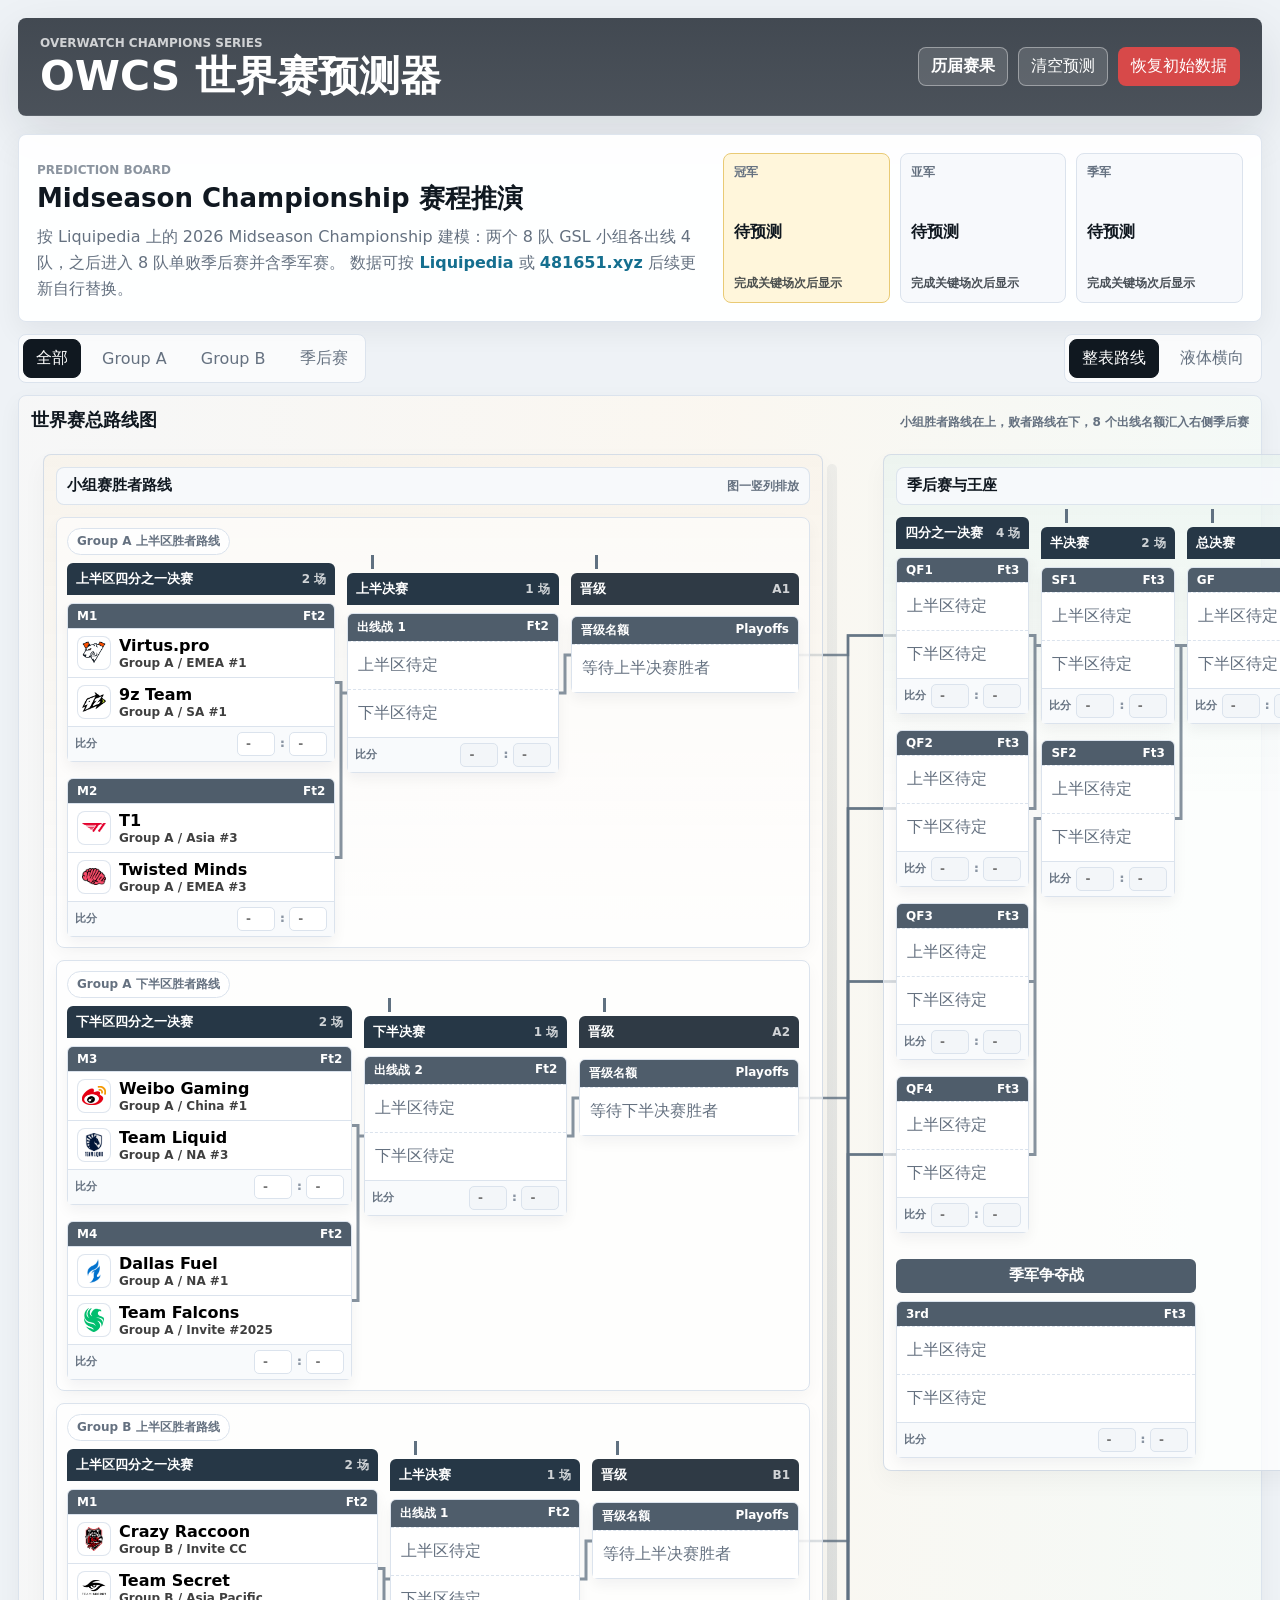
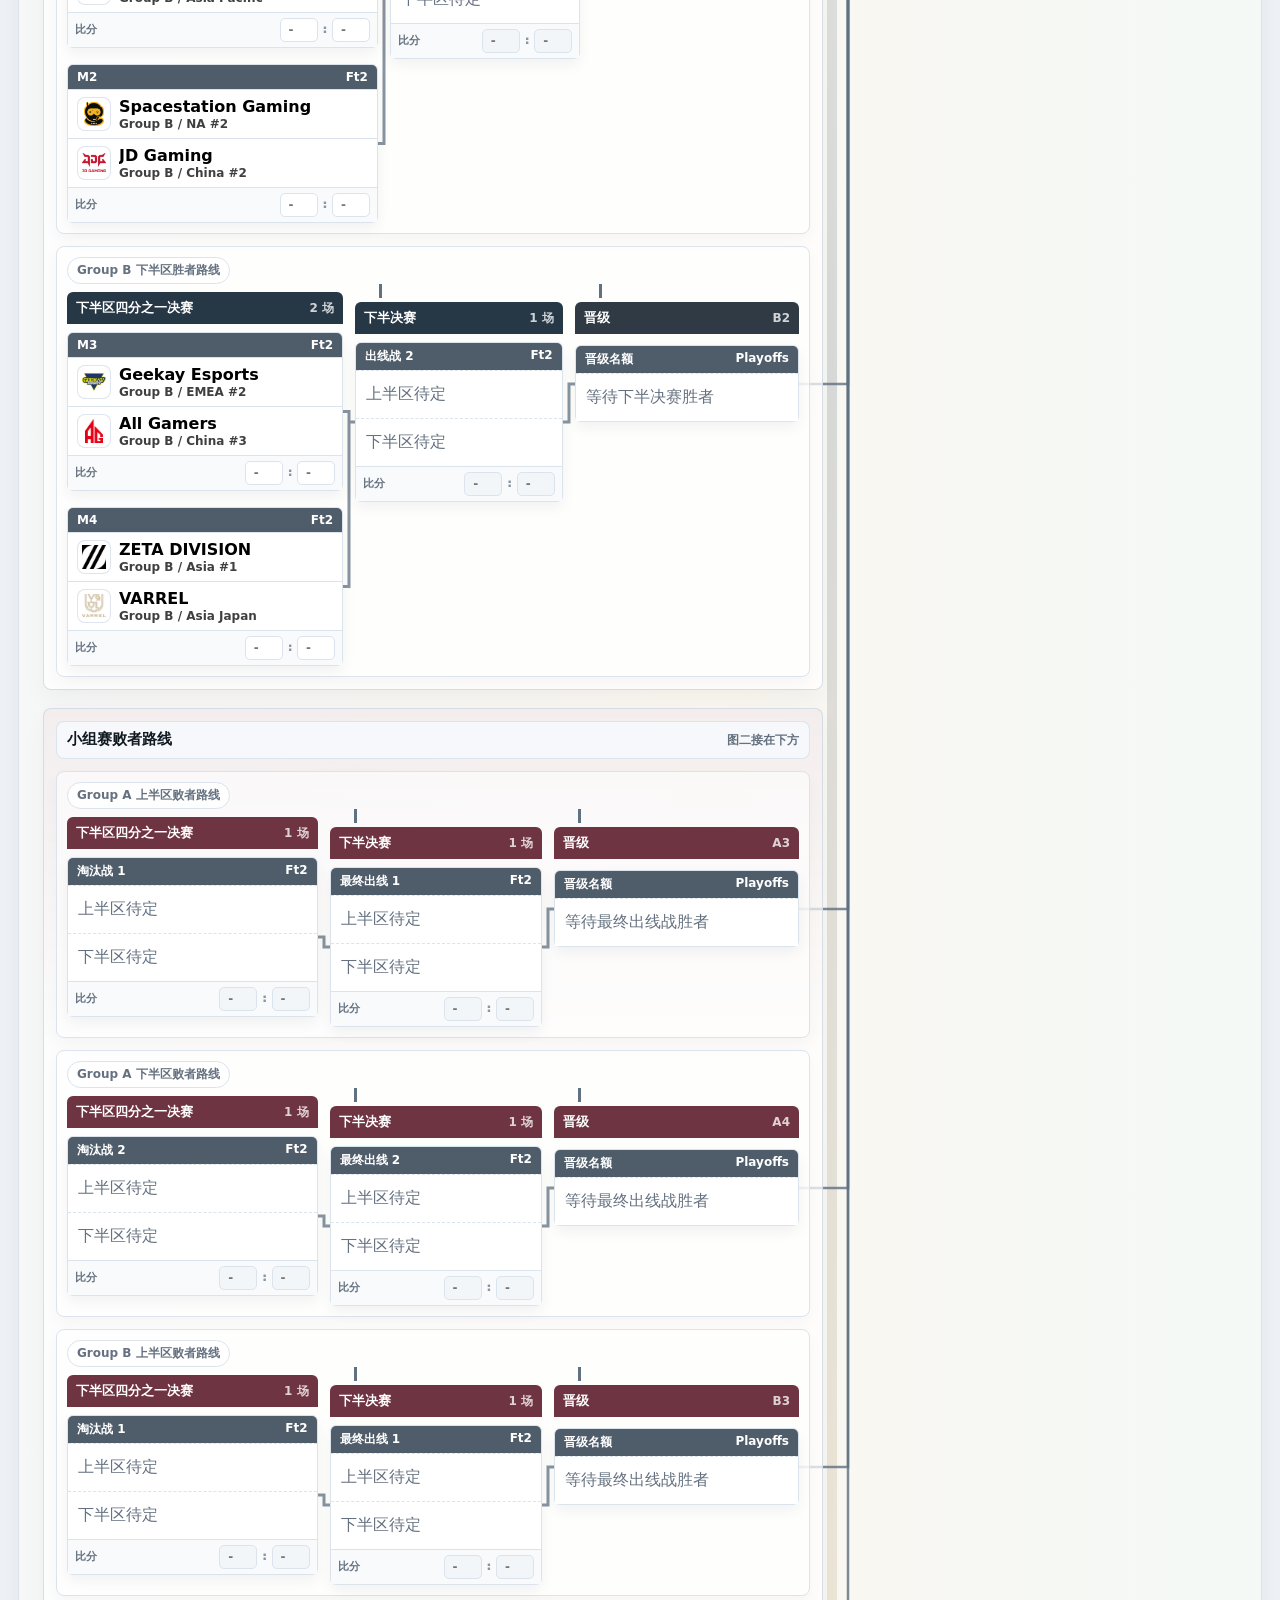
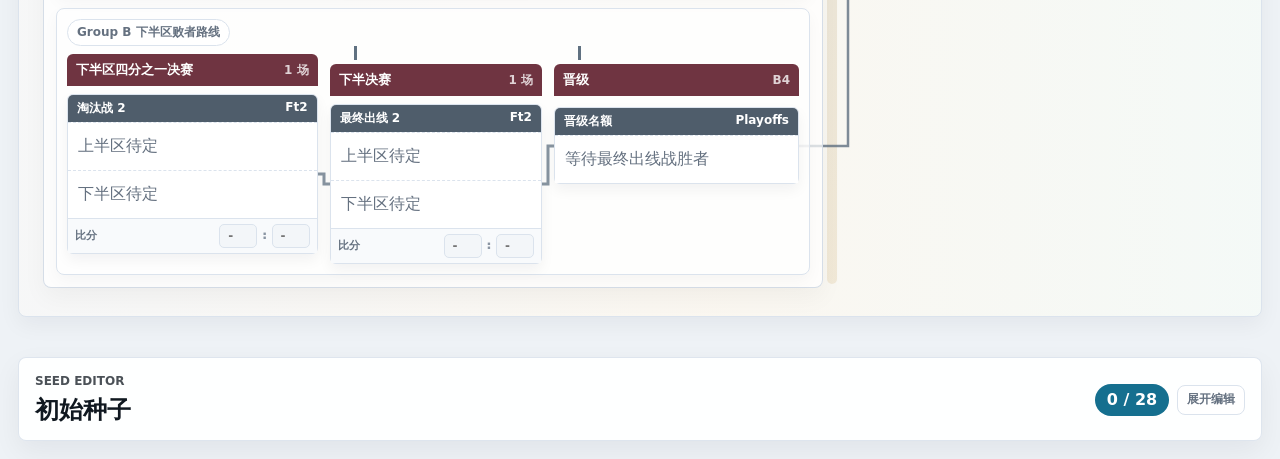
==== commit aad573c6: "Add optional score predictions and refine mega bracket layout" ====
--- a/index.html
+++ b/index.html
@@ -7,7 +7,7 @@
     <meta http-equiv="Pragma" content="no-cache" />
     <meta http-equiv="Expires" content="0" />
     <title>OWCS 世界赛预测器</title>
-    <link rel="stylesheet" href="./styles.css?v=20260726-mega-1" />
+    <link rel="stylesheet" href="./styles.css?v=20260726-scores-1" />
   </head>
   <body>
     <div class="app-shell">
@@ -74,6 +74,6 @@
       </main>
     </div>
 
-    <script src="./app.js?v=20260726-mega-1"></script>
+    <script src="./app.js?v=20260726-scores-1"></script>
   </body>
 </html>
--- a/styles.css
+++ b/styles.css
@@ -8,6 +8,7 @@
   --line: #dbe3ed;
   --accent: #156f8f;
   --accent-2: #d74949;
+  --red: #d74949;
   --gold: #bd8b2f;
   --green: #2d8f62;
   --connector: #607181;
@@ -597,6 +598,9 @@
   width: 100%;
   max-width: 100%;
   min-width: 0;
+  background:
+    linear-gradient(90deg, rgba(32, 49, 61, 0.04), rgba(189, 139, 47, 0.07) 56%, rgba(45, 143, 98, 0.05)),
+    #ffffff;
   overflow-x: auto;
 }
 
@@ -611,11 +615,23 @@
 .mega-chart {
   position: relative;
   display: grid;
-  grid-template-columns: minmax(760px, 1.12fr) minmax(560px, 0.88fr);
-  gap: 72px;
+  grid-template-columns: minmax(780px, 1.08fr) minmax(600px, 0.92fr);
+  gap: 60px;
   align-items: start;
-  min-width: 1410px;
-  padding: 8px 10px 12px;
+  min-width: 1440px;
+  padding: 8px 12px 14px;
+}
+
+.mega-chart::before {
+  position: absolute;
+  top: 18px;
+  bottom: 18px;
+  left: calc(54.2% + 16px);
+  z-index: 0;
+  width: 10px;
+  background: linear-gradient(180deg, rgba(96, 113, 129, 0.08), rgba(96, 113, 129, 0.22), rgba(189, 139, 47, 0.14));
+  border-radius: 999px;
+  content: "";
 }
 
 .mega-connector-layer {
@@ -628,10 +644,10 @@
 
 .mega-connector-path {
   fill: none;
-  stroke: rgba(121, 137, 153, 0.72);
+  stroke: rgba(96, 113, 129, 0.8);
   stroke-linecap: square;
   stroke-linejoin: miter;
-  stroke-width: 3;
+  stroke-width: 2.5;
   vector-effect: non-scaling-stroke;
 }
 
@@ -644,11 +660,12 @@
 
 .mega-section {
   display: grid;
-  gap: 10px;
-  padding: 10px;
-  background: rgba(255, 255, 255, 0.68);
-  border: 1px solid var(--line);
-  border-radius: 8px;
+  gap: 12px;
+  padding: 12px;
+  background: rgba(255, 255, 255, 0.78);
+  border: 1px solid rgba(210, 219, 229, 0.92);
+  border-radius: 8px;
+  box-shadow: 0 10px 24px rgba(16, 24, 32, 0.04);
 }
 
 .mega-section-upper {
@@ -664,8 +681,7 @@
 }
 
 .mega-section-finals {
-  position: sticky;
-  top: 12px;
+  align-self: start;
   background:
     linear-gradient(180deg, rgba(45, 143, 98, 0.08), transparent 34%),
     rgba(255, 255, 255, 0.72);
@@ -676,7 +692,11 @@
   align-items: baseline;
   justify-content: space-between;
   gap: 12px;
-  padding: 0 2px;
+  min-height: 38px;
+  padding: 8px 10px;
+  background: rgba(247, 249, 252, 0.92);
+  border: 1px solid rgba(219, 227, 237, 0.95);
+  border-radius: 8px;
 }
 
 .mega-section-title h4,
@@ -695,14 +715,15 @@
 
 .mega-path-stack {
   display: grid;
-  gap: 14px;
+  gap: 12px;
 }
 
 .mega-path {
-  padding: 8px;
-  background: rgba(255, 255, 255, 0.72);
+  padding: 10px;
+  background: rgba(255, 255, 255, 0.84);
   border: 1px solid rgba(210, 219, 229, 0.9);
   border-radius: 8px;
+  box-shadow: 0 6px 16px rgba(16, 24, 32, 0.035);
 }
 
 .mega-path-lower .round-title {
@@ -710,8 +731,8 @@
 }
 
 .mega-group-lane {
-  grid-auto-columns: minmax(196px, 1fr);
-  gap: 28px;
+  grid-auto-columns: minmax(202px, 1fr);
+  gap: 26px;
   min-width: 0;
   padding: 0;
 }
@@ -721,7 +742,8 @@
 }
 
 .mega-playoff-lane {
-  grid-auto-columns: minmax(188px, 1fr);
+  grid-auto-columns: minmax(184px, 1fr);
+  gap: 26px;
   min-width: 0;
   padding: 0;
 }
@@ -1169,7 +1191,7 @@
 
 .connector-path {
   fill: none;
-  stroke: var(--connector);
+  stroke: rgba(96, 113, 129, 0.74);
   stroke-linecap: square;
   stroke-linejoin: miter;
   stroke-width: 3;
@@ -1230,6 +1252,44 @@
   filter: grayscale(0.35);
 }
 
+.score-control {
+  display: grid;
+  grid-template-columns: minmax(0, 1fr) 38px auto 38px;
+  align-items: center;
+  gap: 5px;
+  min-height: 31px;
+  padding: 5px 7px;
+  color: var(--muted);
+  background: #f8fafc;
+  border-top: 1px solid var(--line);
+  font-size: 11px;
+  font-weight: 850;
+}
+
+.score-control.filled {
+  color: #254636;
+  background: #f0f8f3;
+}
+
+.score-control input {
+  height: 24px;
+  padding: 2px 3px;
+  text-align: center;
+  border-radius: 5px;
+  font-size: 12px;
+  font-weight: 900;
+}
+
+.score-control input:disabled {
+  color: #8a95a3;
+  background: #f3f6f9;
+}
+
+.score-separator {
+  color: #8a95a3;
+  font-weight: 950;
+}
+
 .advance-team {
   display: grid;
   grid-template-columns: auto minmax(0, 1fr);
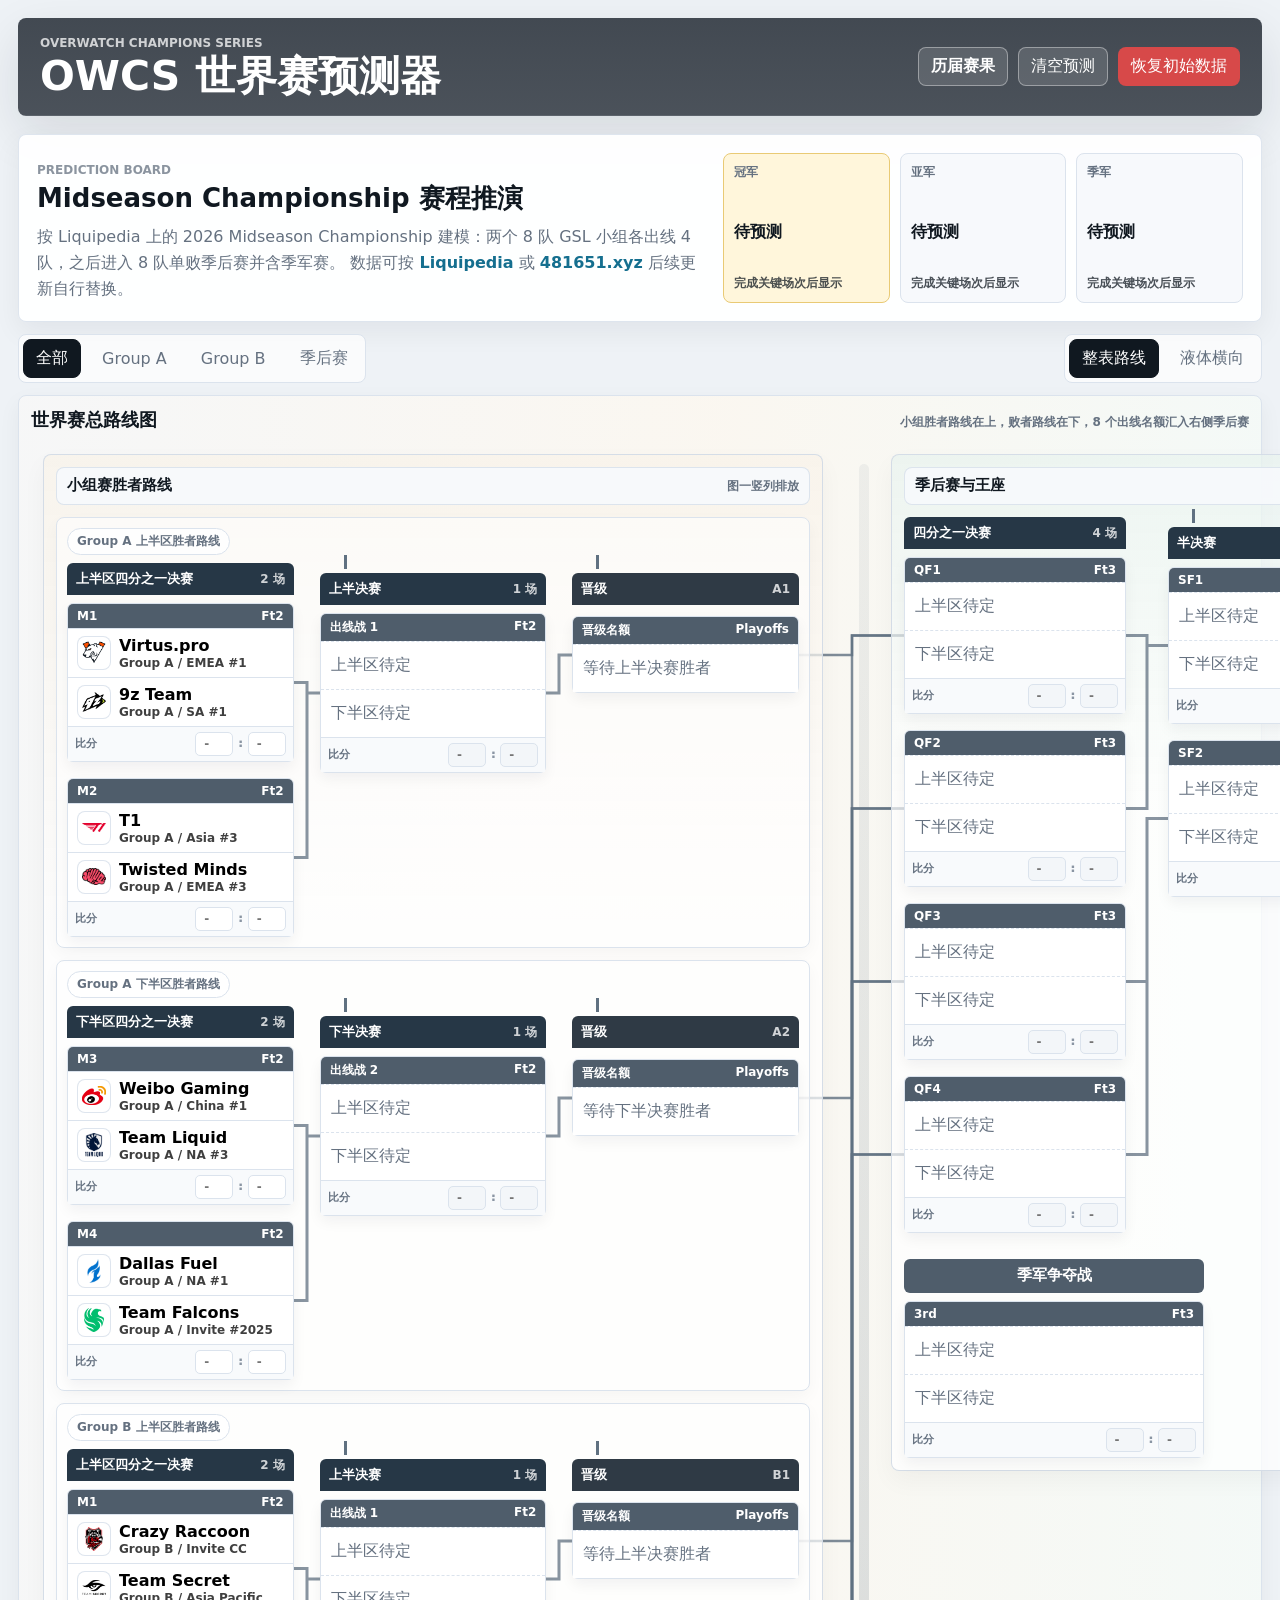
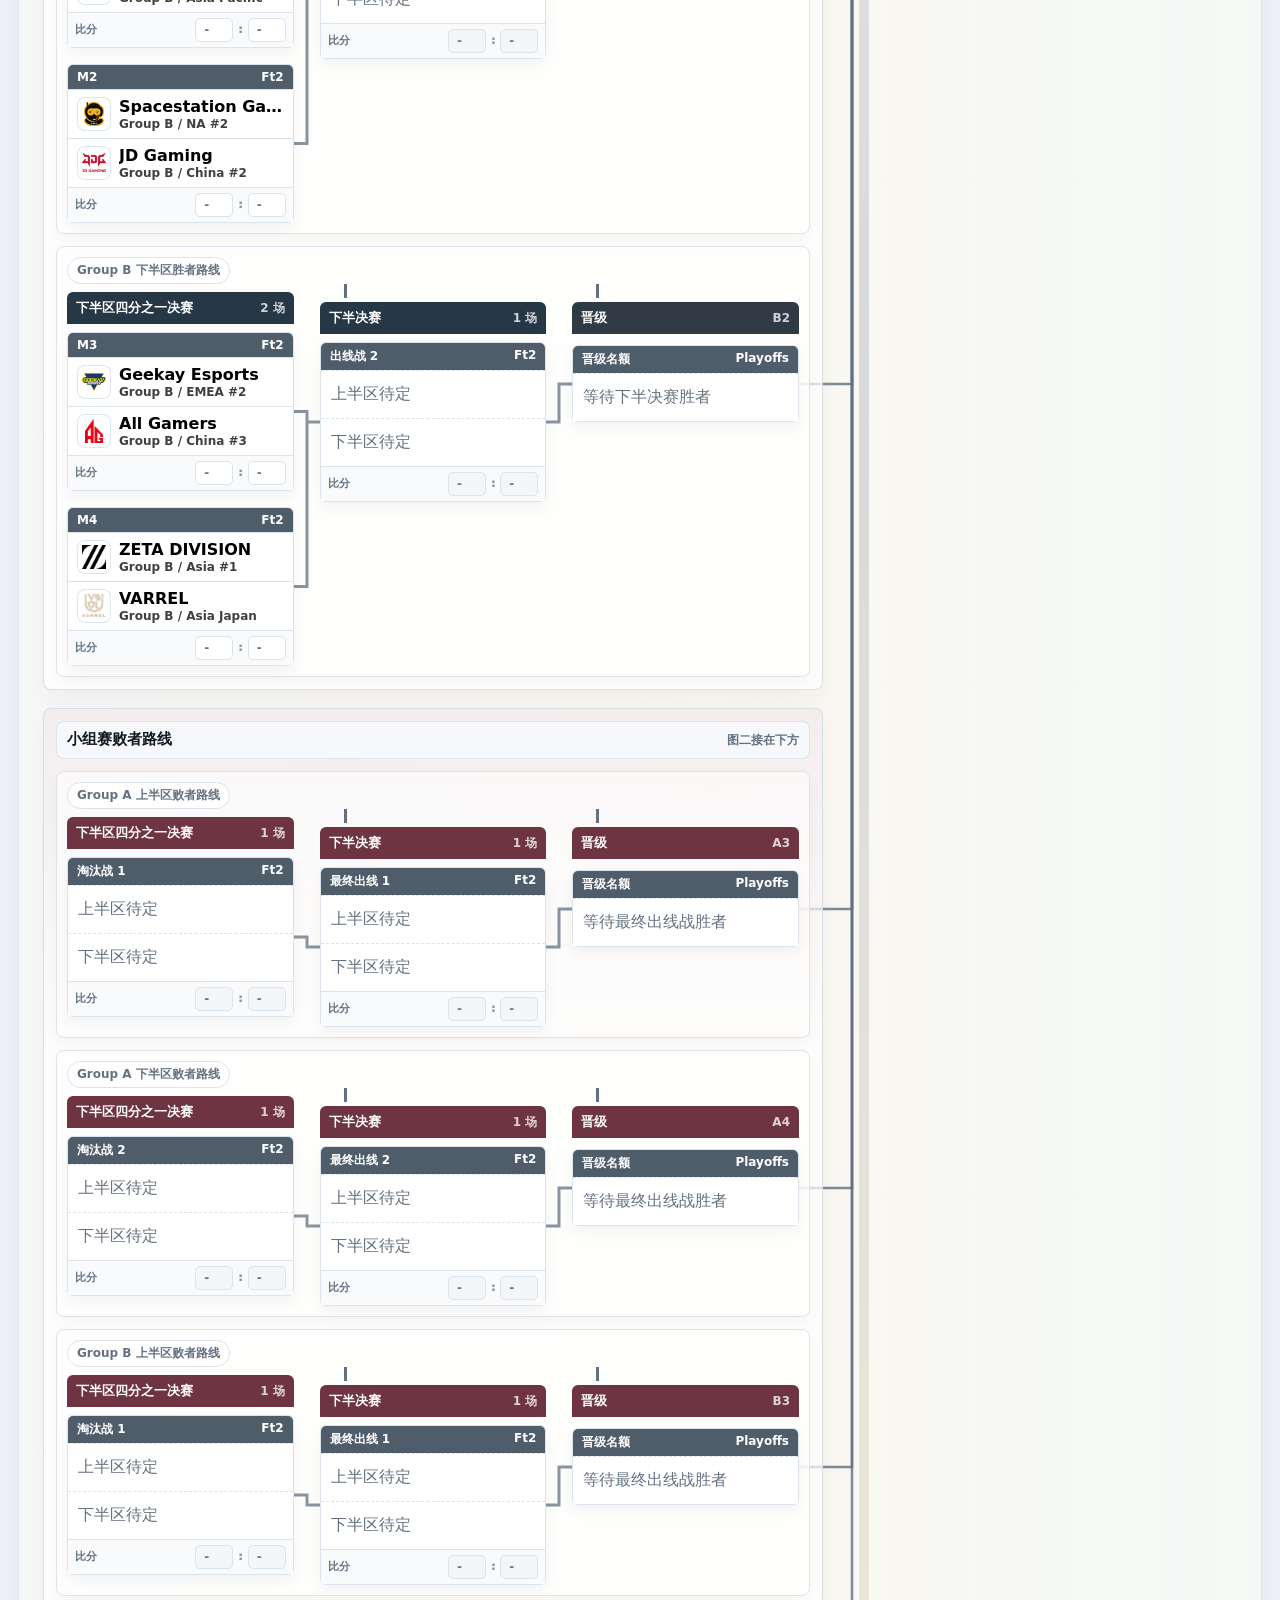
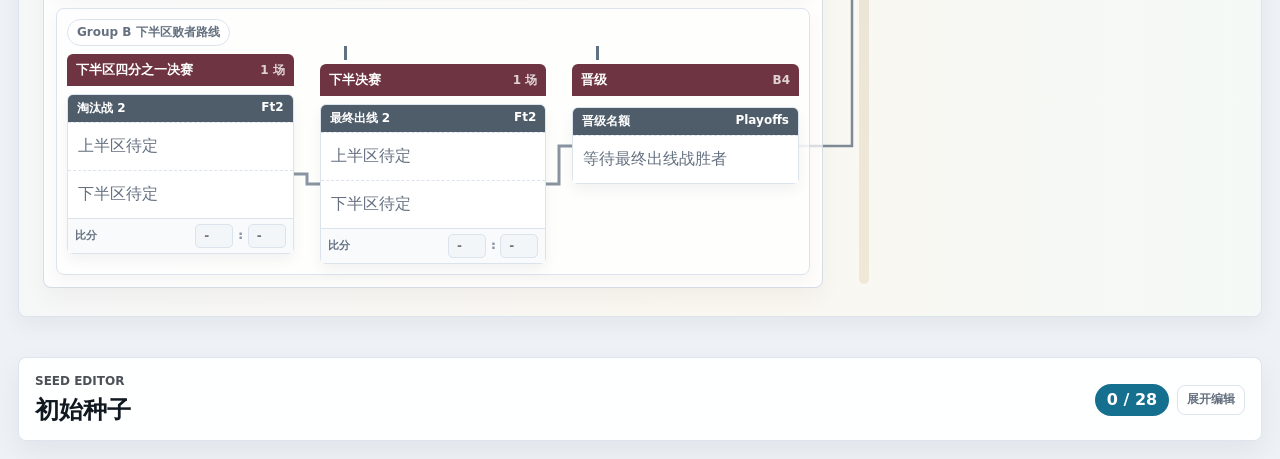
==== commit fdbb0b82: "Improve playoff spacing and history bracket view" ====
--- a/index.html
+++ b/index.html
@@ -7,7 +7,7 @@
     <meta http-equiv="Pragma" content="no-cache" />
     <meta http-equiv="Expires" content="0" />
     <title>OWCS 世界赛预测器</title>
-    <link rel="stylesheet" href="./styles.css?v=20260726-scores-1" />
+    <link rel="stylesheet" href="./styles.css?v=20260726-history-bracket-1" />
   </head>
   <body>
     <div class="app-shell">
@@ -74,6 +74,6 @@
       </main>
     </div>
 
-    <script src="./app.js?v=20260726-scores-1"></script>
+    <script src="./app.js?v=20260726-history-bracket-1"></script>
   </body>
 </html>
--- a/styles.css
+++ b/styles.css
@@ -615,10 +615,10 @@
 .mega-chart {
   position: relative;
   display: grid;
-  grid-template-columns: minmax(780px, 1.08fr) minmax(600px, 0.92fr);
-  gap: 60px;
+  grid-template-columns: minmax(780px, 0.82fr) minmax(1040px, 1.18fr);
+  gap: 68px;
   align-items: start;
-  min-width: 1440px;
+  min-width: 1900px;
   padding: 8px 12px 14px;
 }
 
@@ -626,7 +626,7 @@
   position: absolute;
   top: 18px;
   bottom: 18px;
-  left: calc(54.2% + 16px);
+  left: calc(42% + 30px);
   z-index: 0;
   width: 10px;
   background: linear-gradient(180deg, rgba(96, 113, 129, 0.08), rgba(96, 113, 129, 0.22), rgba(189, 139, 47, 0.14));
@@ -742,8 +742,8 @@
 }
 
 .mega-playoff-lane {
-  grid-auto-columns: minmax(184px, 1fr);
-  gap: 26px;
+  grid-auto-columns: minmax(208px, 1fr);
+  gap: 42px;
   min-width: 0;
   padding: 0;
 }
@@ -1072,6 +1072,16 @@
   align-items: stretch;
 }
 
+.bracket.view-vertical .mega-chart .mega-group-lane {
+  grid-auto-columns: minmax(202px, 1fr);
+  gap: 26px;
+}
+
+.bracket.view-vertical .mega-chart .mega-playoff-lane {
+  grid-auto-columns: minmax(220px, 1fr);
+  gap: 42px;
+}
+
 .bracket.view-vertical .mega-chart .round {
   min-width: 0;
 }
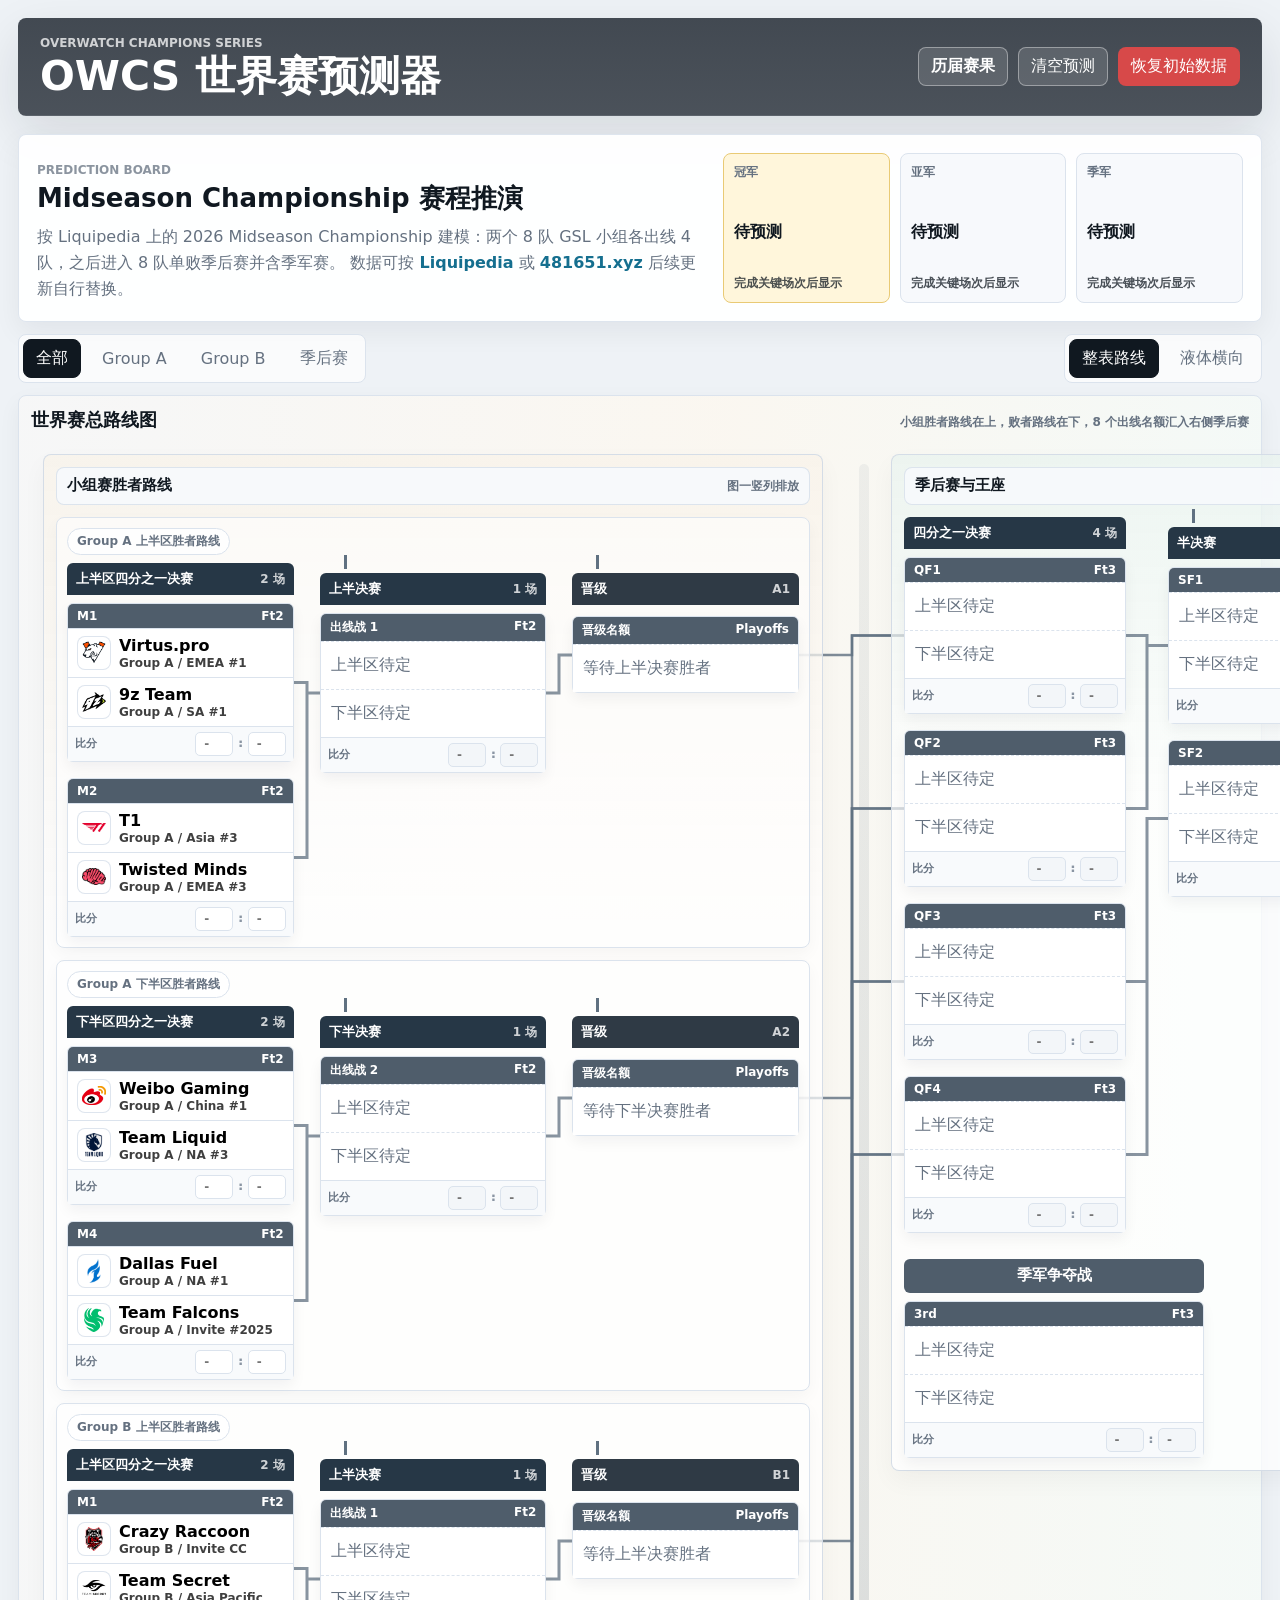
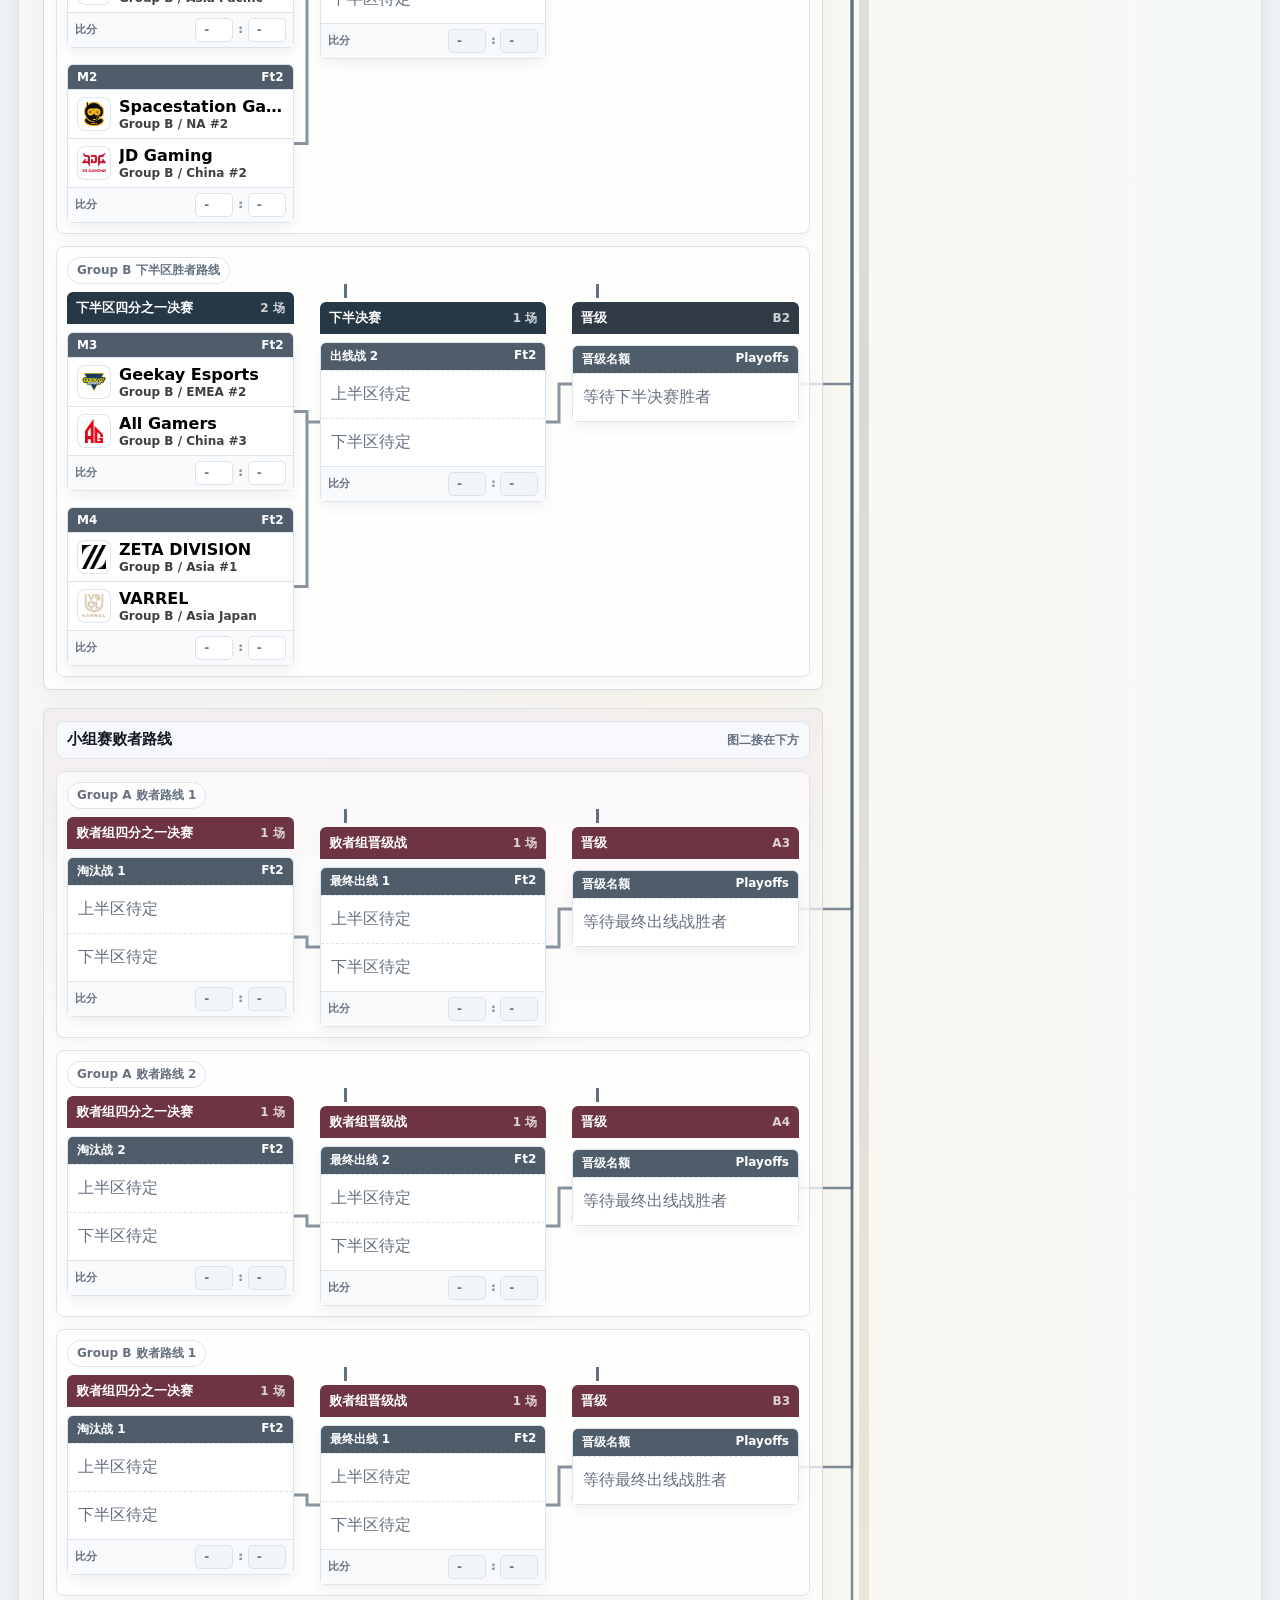
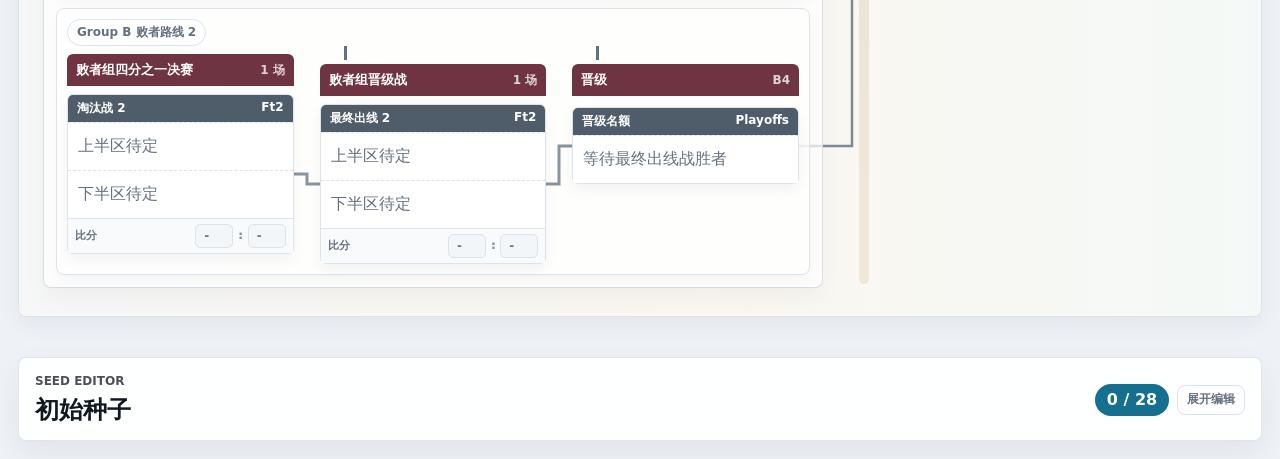
==== commit 4841b248: "Clarify group lower bracket labels" ====
--- a/index.html
+++ b/index.html
@@ -7,7 +7,7 @@
     <meta http-equiv="Pragma" content="no-cache" />
     <meta http-equiv="Expires" content="0" />
     <title>OWCS 世界赛预测器</title>
-    <link rel="stylesheet" href="./styles.css?v=20260726-history-bracket-1" />
+    <link rel="stylesheet" href="./styles.css?v=20260802-lower-labels-1" />
   </head>
   <body>
     <div class="app-shell">
@@ -74,6 +74,6 @@
       </main>
     </div>
 
-    <script src="./app.js?v=20260726-history-bracket-1"></script>
+    <script src="./app.js?v=20260802-lower-labels-1"></script>
   </body>
 </html>
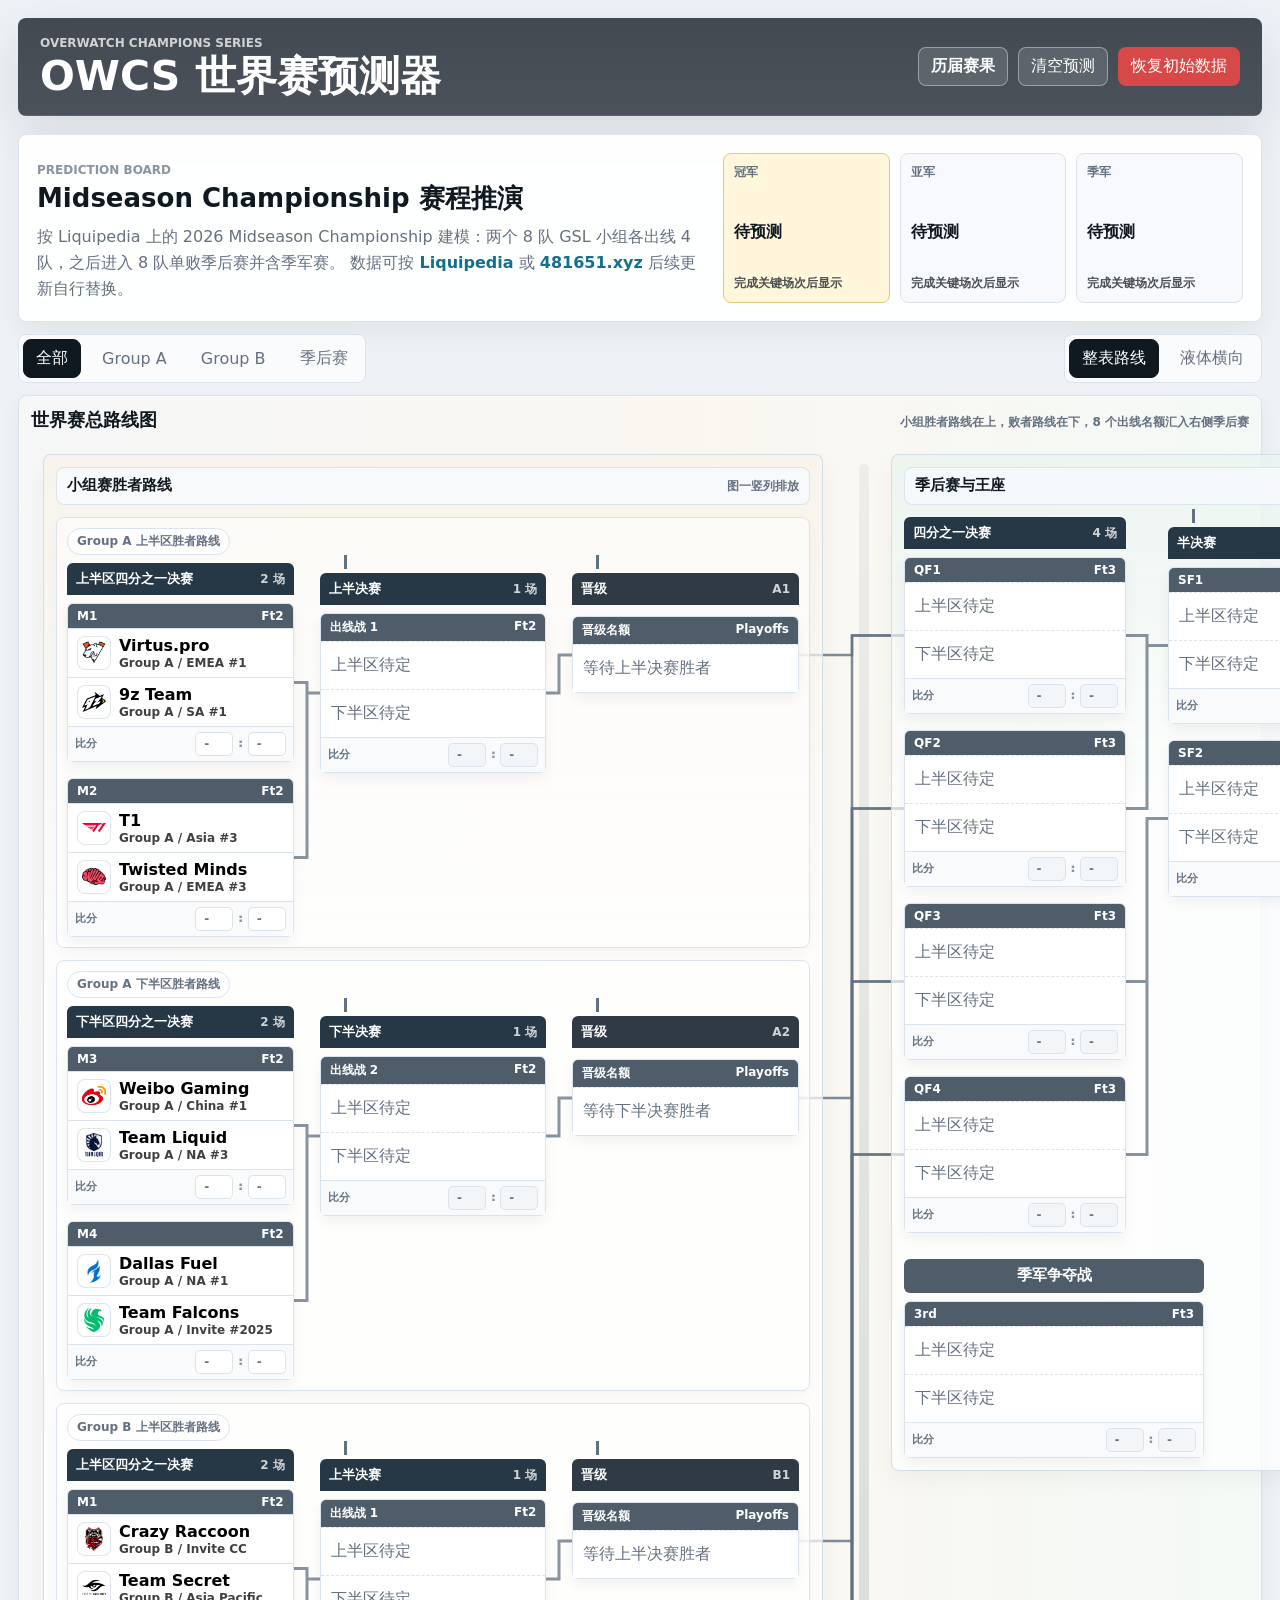
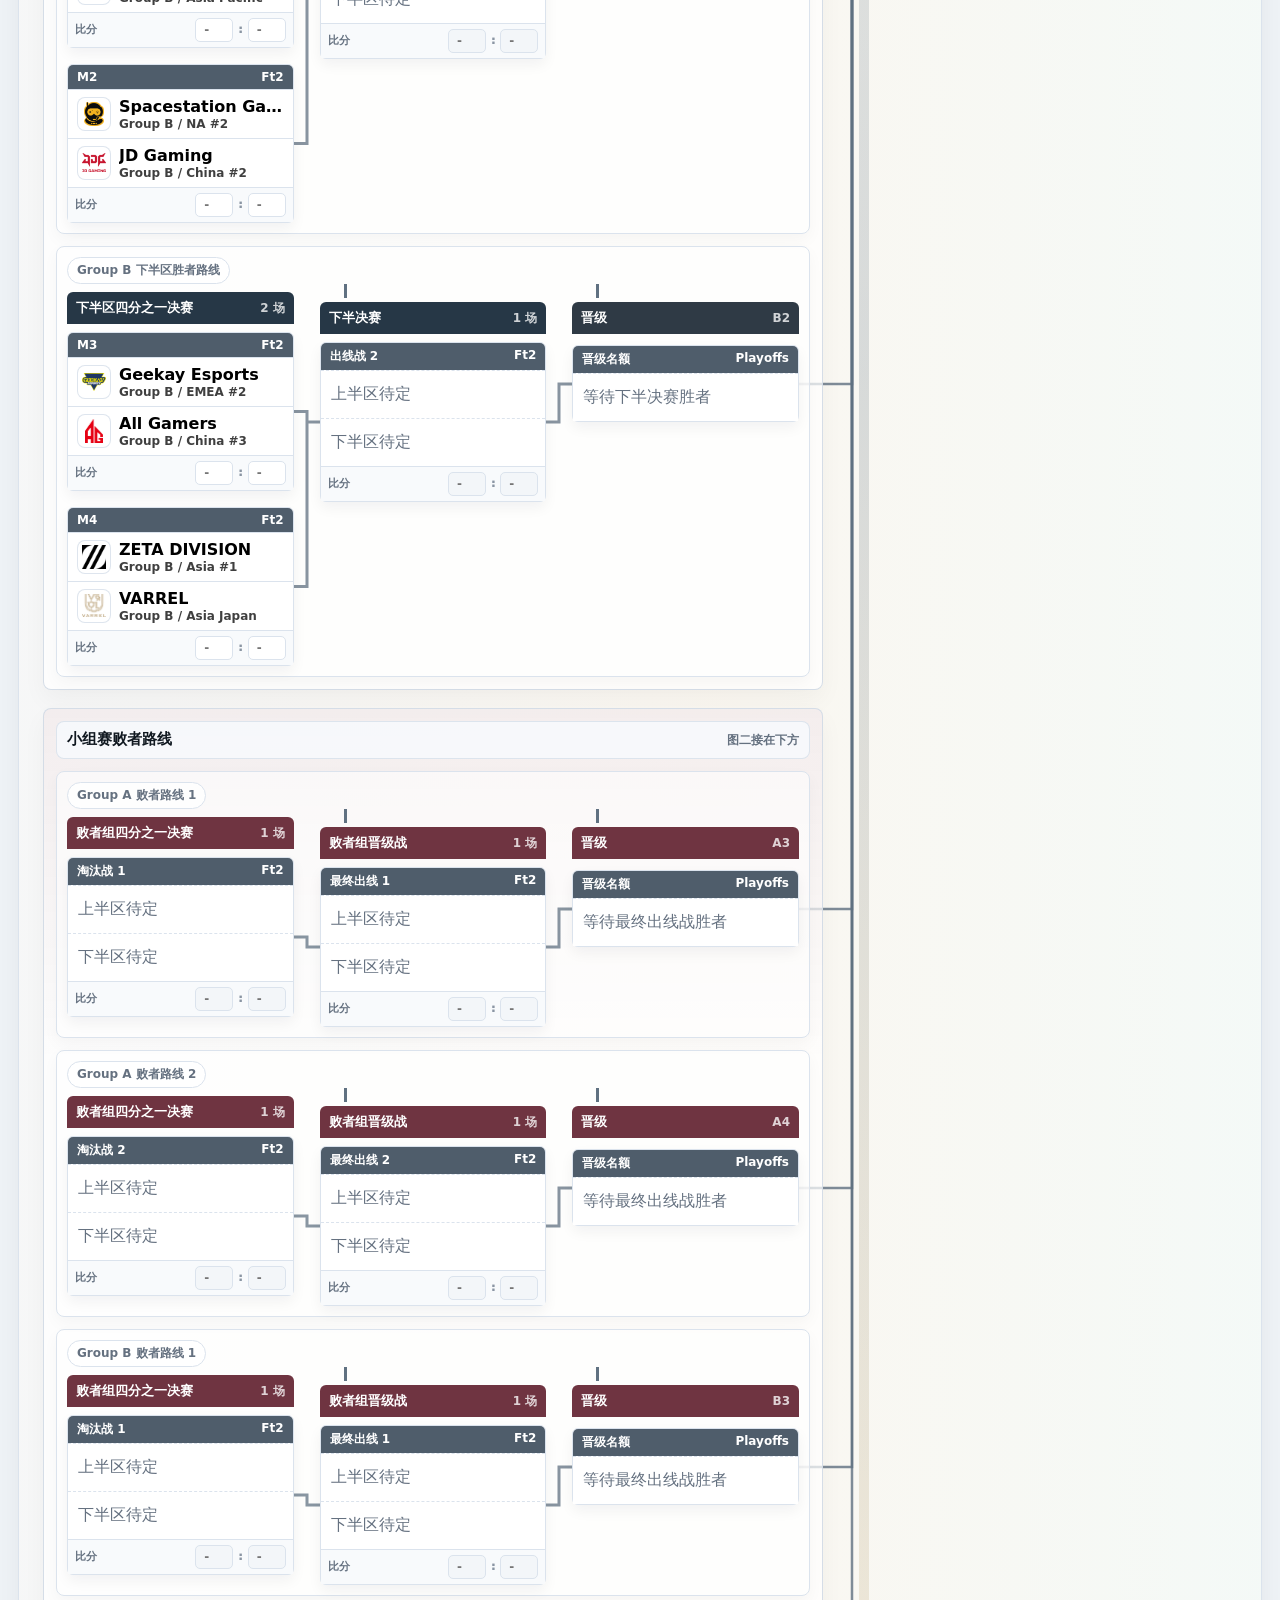
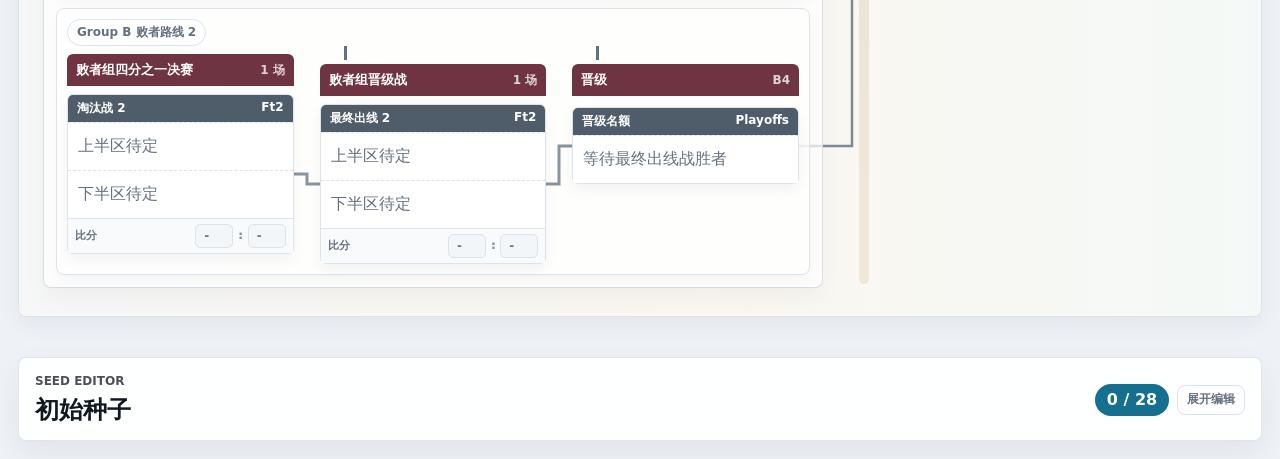
==== commit ca75b7f1: "Fix playoff quarterfinal seeding" ====
--- a/index.html
+++ b/index.html
@@ -7,7 +7,7 @@
     <meta http-equiv="Pragma" content="no-cache" />
     <meta http-equiv="Expires" content="0" />
     <title>OWCS 世界赛预测器</title>
-    <link rel="stylesheet" href="./styles.css?v=20260802-lower-labels-1" />
+    <link rel="stylesheet" href="./styles.css?v=20260802-playoff-seeding-1" />
   </head>
   <body>
     <div class="app-shell">
@@ -74,6 +74,6 @@
       </main>
     </div>
 
-    <script src="./app.js?v=20260802-lower-labels-1"></script>
+    <script src="./app.js?v=20260802-playoff-seeding-1"></script>
   </body>
 </html>
